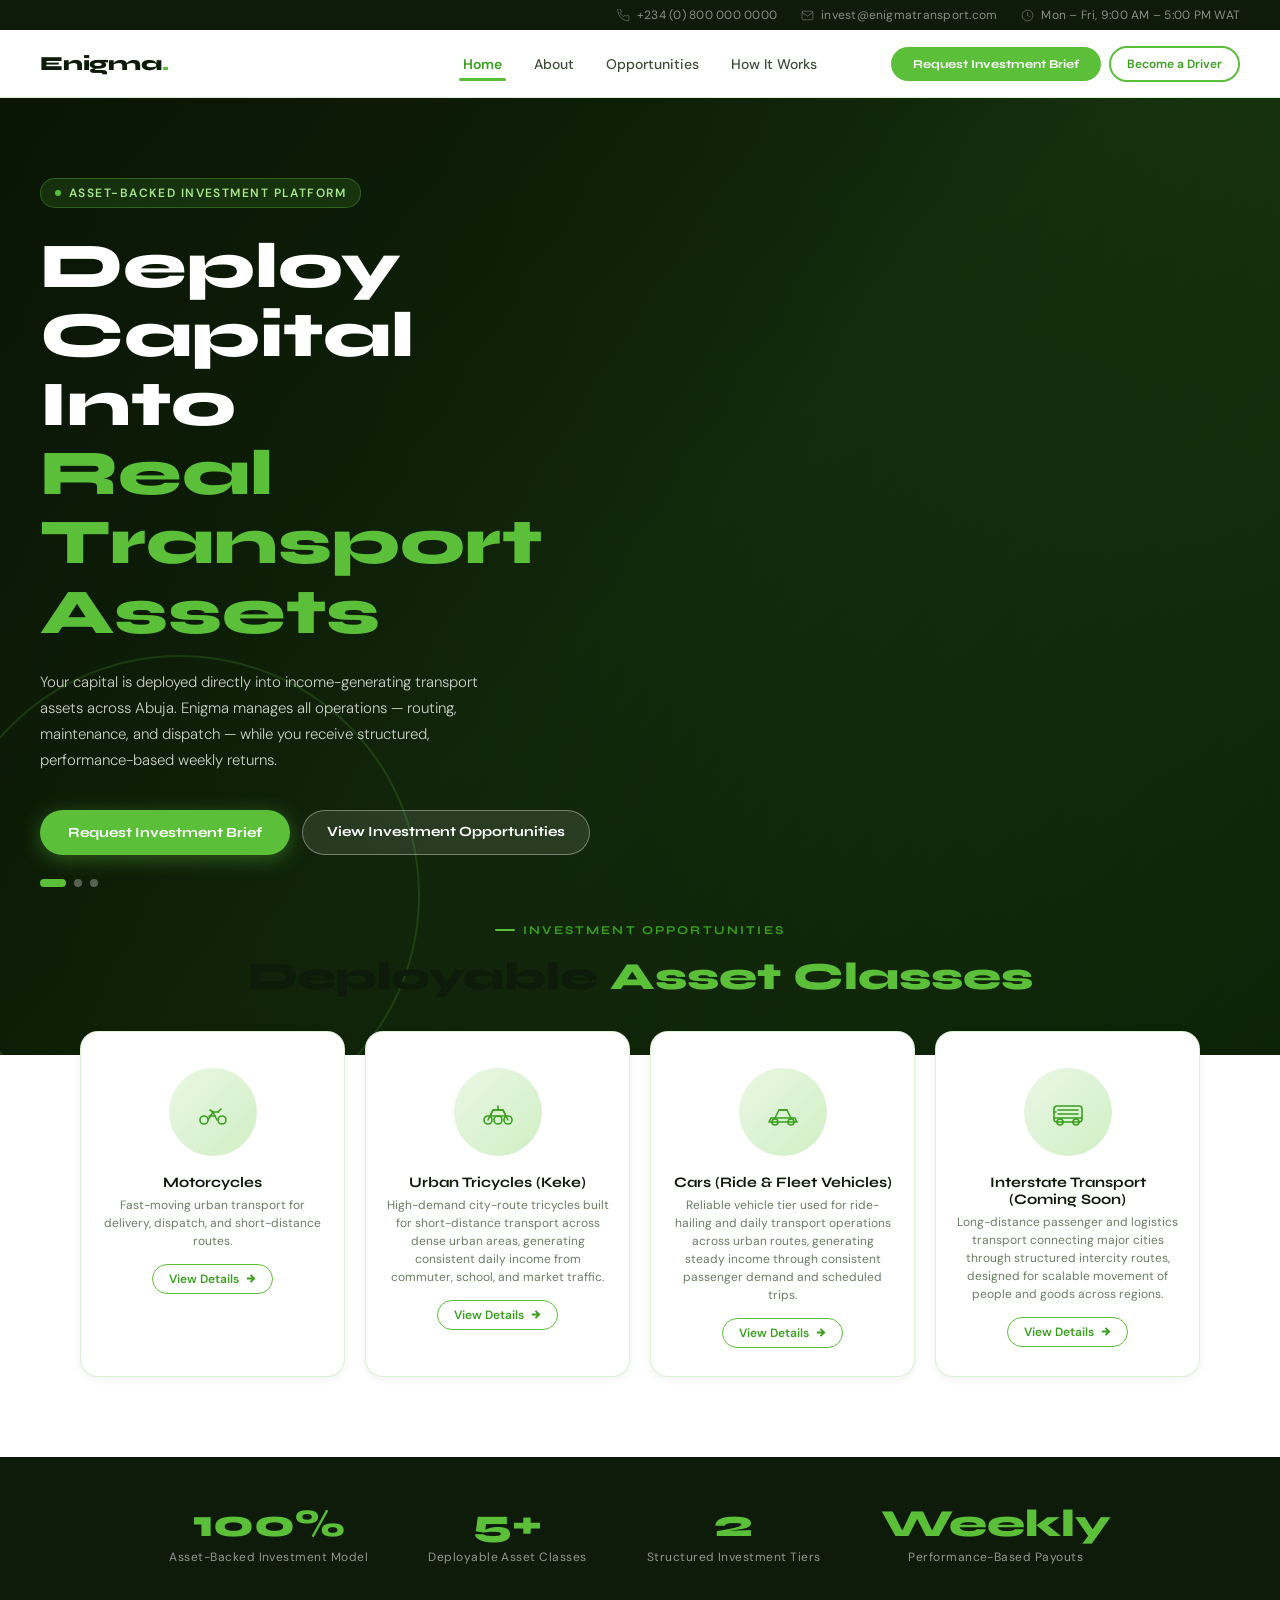
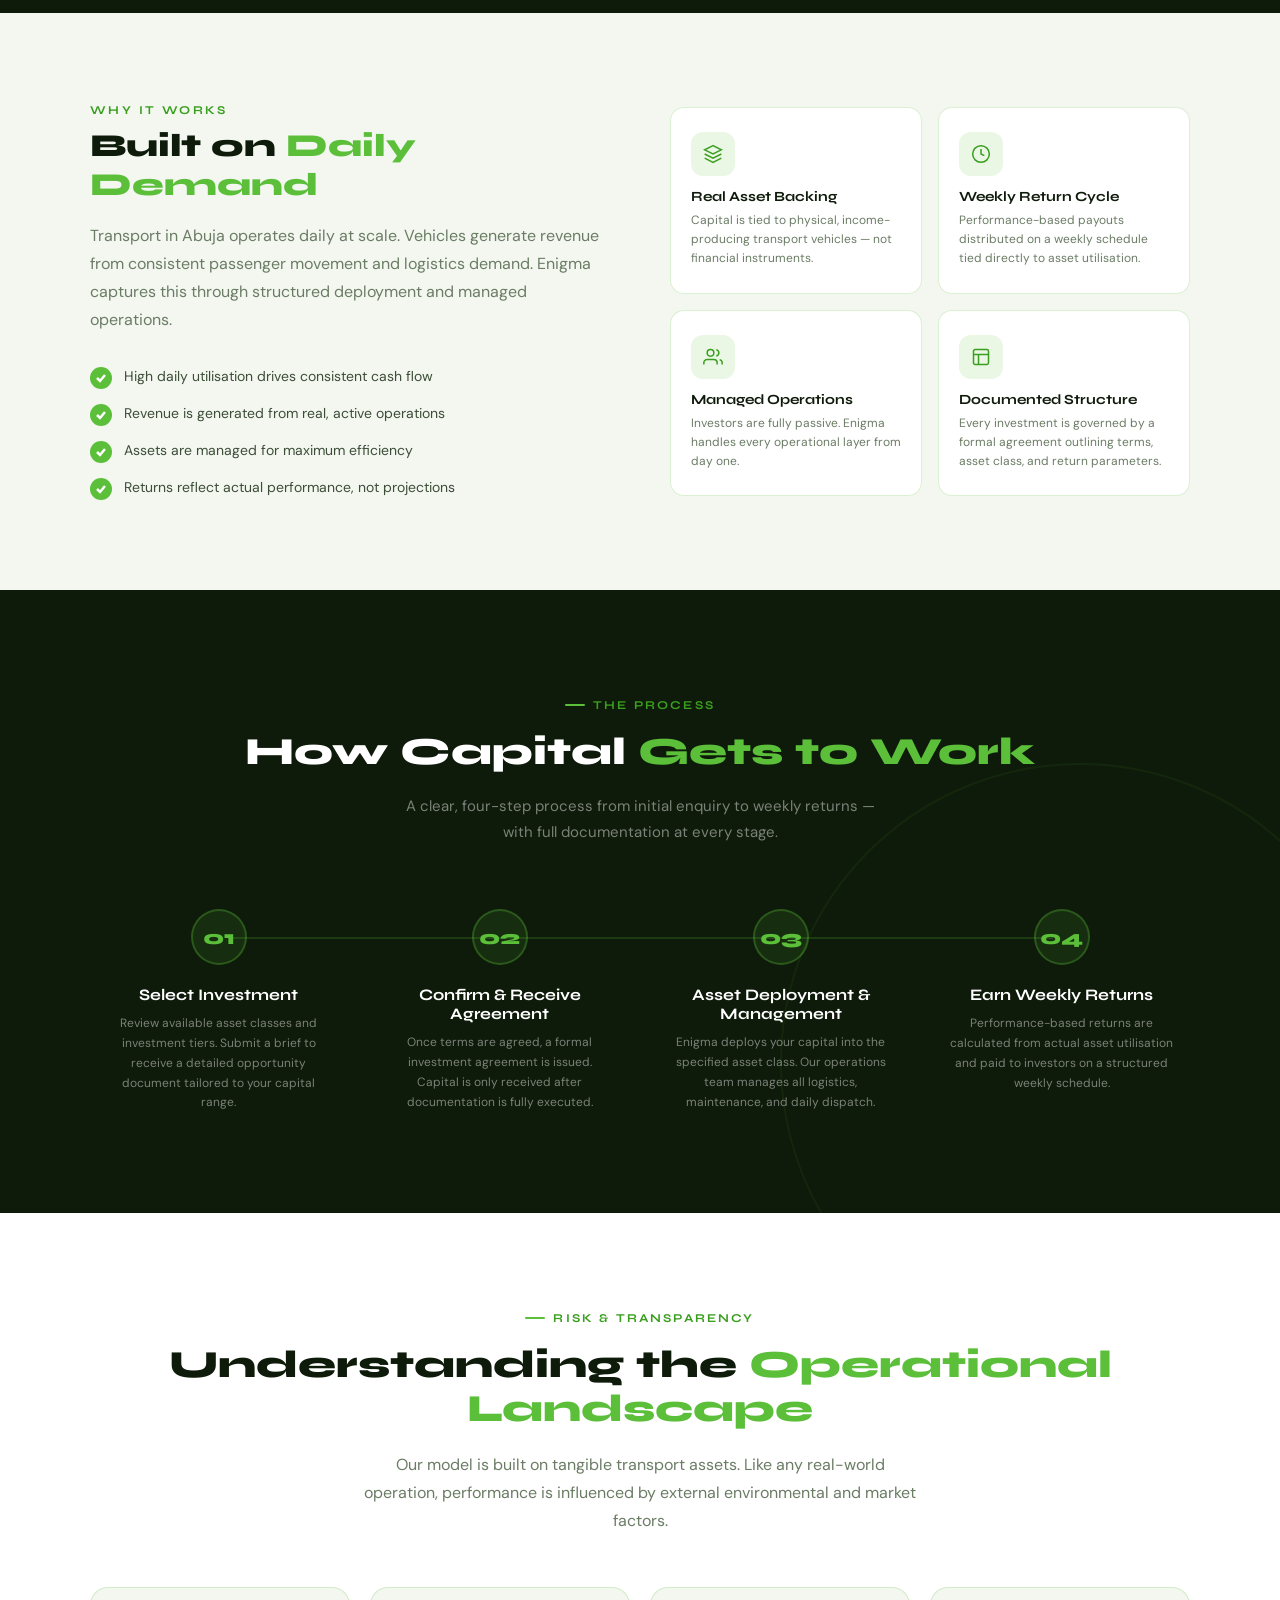
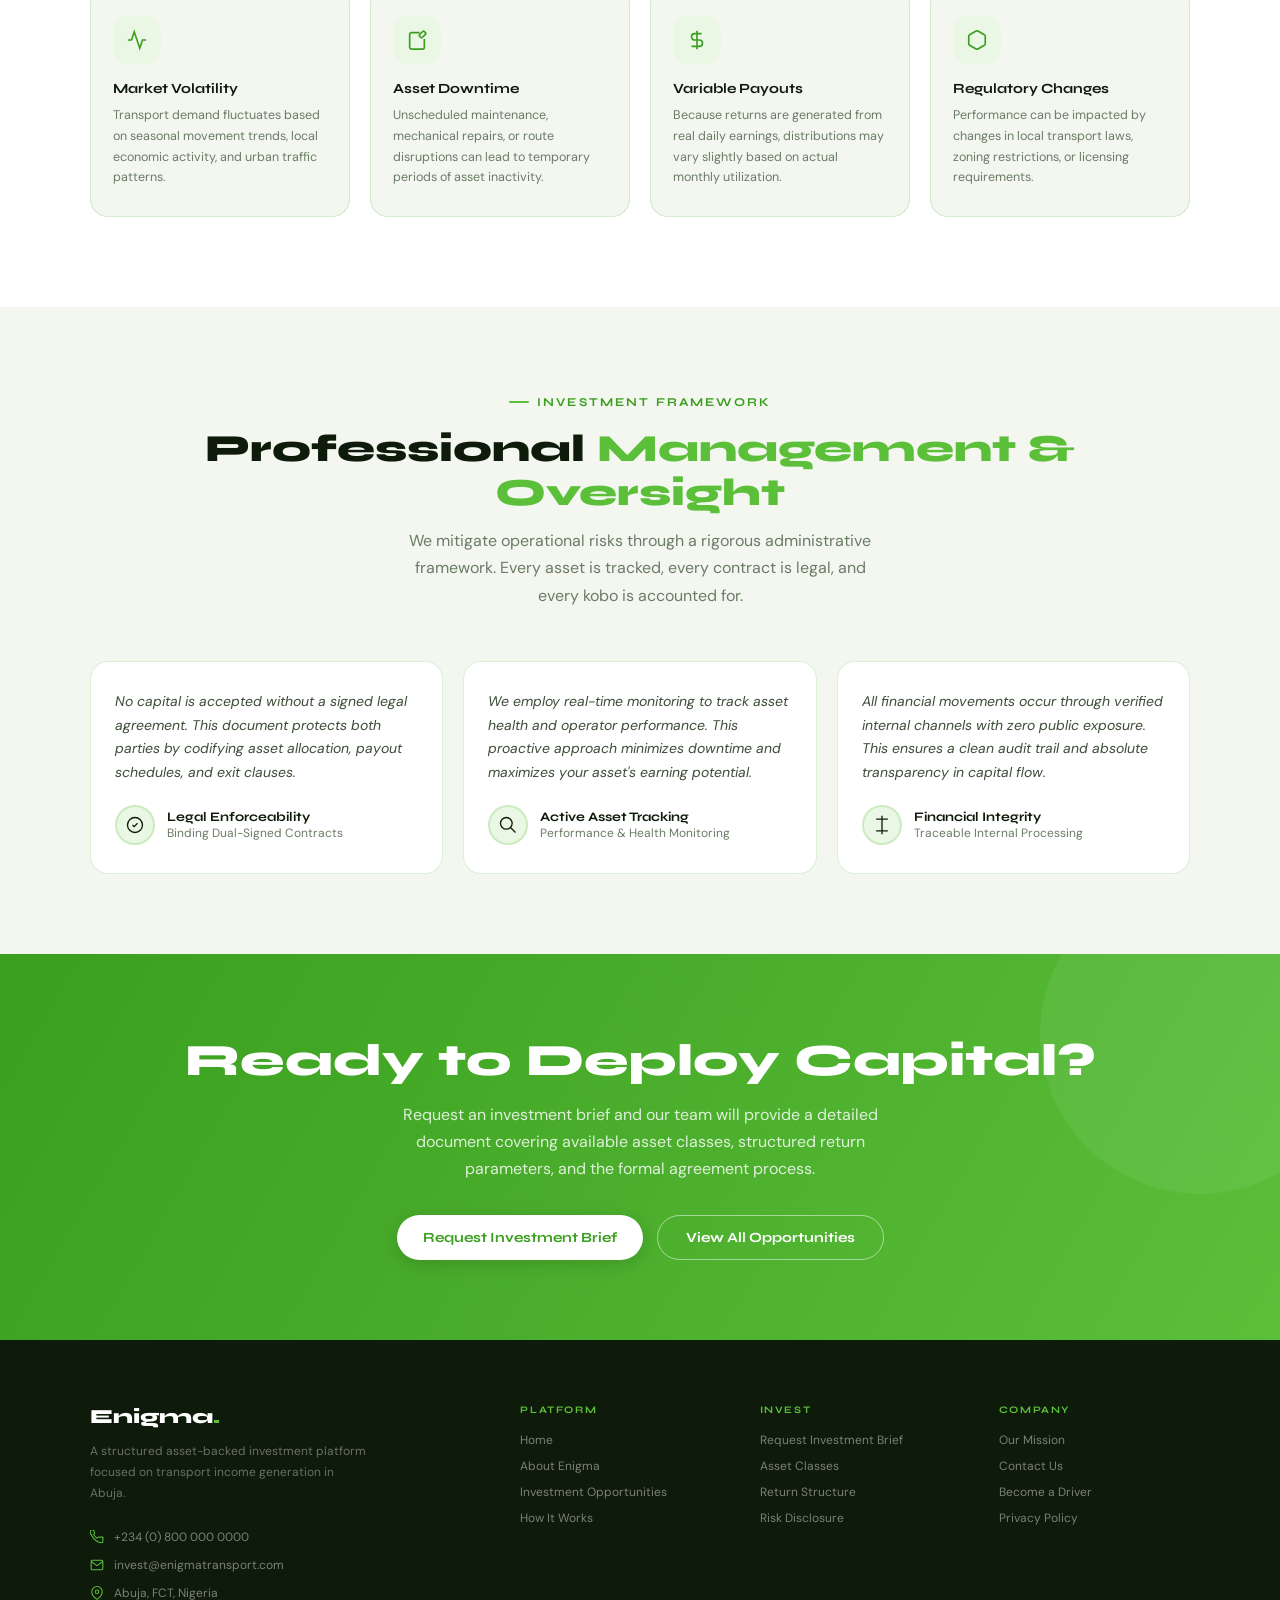
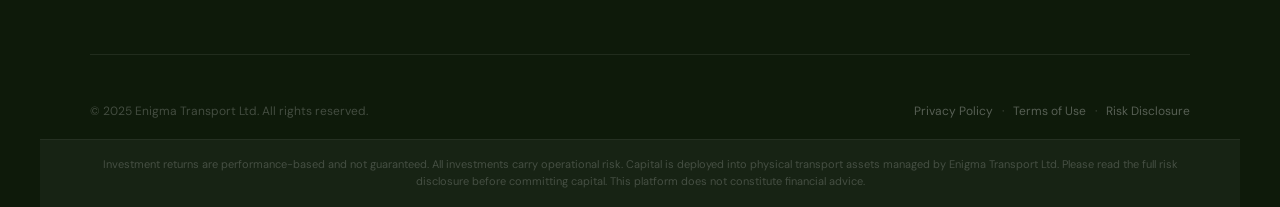
==== index.html @ 0b579b95 "your commit message here" ====
<!DOCTYPE html>
<html lang="en">
<head>
<meta charset="UTF-8" />
<meta name="viewport" content="width=device-width, initial-scale=1.0, maximum-scale=1.0, user-scalable=no">
<title>Enigma Transport — Asset-Backed Investment Platform</title>
<link rel="preconnect" href="https://fonts.googleapis.com" />
<link rel="preconnect" href="https://fonts.gstatic.com" crossorigin />
<link href="https://fonts.googleapis.com/css2?family=Syne:wght@400;600;700;800&family=DM+Sans:ital,wght@0,300;0,400;0,500;0,600;1,300&display=swap" rel="stylesheet" />
<style>
/* ── Reset & Variables ── */
*, *::before, *::after { box-sizing: border-box; margin: 0; padding: 0; }

:root {
  --green:        #5bbf3a;
  --green-dark:   #3a9e1f;
  --green-dim:    rgba(91,191,58,0.18);
  --green-pale:   #eaf7e4;
  --ink:          #0e1a0a;
  --ink-soft:     #3d4d38;
  --muted:        #6b7c65;
  --surface:      #ffffff;
  --bg:           #f3f7f0;
  --border:       rgba(91,191,58,0.22);
  --border-hard:  rgba(91,191,58,0.38);
  --radius-card:  18px;
  --radius-btn:   100px;
  --font-head:    'Syne', sans-serif;
  --font-body:    'DM Sans', sans-serif;
  --shadow-card:  0 4px 32px rgba(0,0,0,0.06), 0 1px 4px rgba(0,0,0,0.04);
  --shadow-green: 0 6px 24px rgba(91,191,58,0.32);
}


html { scroll-behavior: smooth; }
body { font-family: var(--font-body); background: var(--surface); color: var(--ink); overflow-x: hidden; }

/* ── Animations ── */
@keyframes fadeUp {
  from { opacity: 0; transform: translateY(24px); }
  to   { opacity: 1; transform: translateY(0); }
}
@keyframes fadeIn {
  from { opacity: 0; }
  to   { opacity: 1; }
}
@keyframes slideDown {
  from { transform: translateY(-100%); opacity: 0; }
  to   { transform: translateY(0); opacity: 1; }
}
@keyframes popIn {
  from { transform: scale(0.6); opacity: 0; }
  to   { transform: scale(1); opacity: 1; }
}
@keyframes spin { to { transform: rotate(360deg); } }
@keyframes toastIn {
  from { transform: translateY(20px); opacity: 0; }
  to   { transform: translateY(0); opacity: 1; }
}
@keyframes splashZoomIn {
  from { opacity: 0; transform: scale(0.7); }
  to   { opacity: 1; transform: scale(1); }
}
@keyframes splashSlideUp {
  from { opacity: 0; transform: translateY(12px); }
  to   { opacity: 1; transform: translateY(0); }
}
@keyframes splashPulse {
  from { transform: scale(1);    filter: brightness(1); }
  to   { transform: scale(1.04); filter: brightness(1.2); }
}
@keyframes splashFadeOut {
  from { opacity: 1; visibility: visible; }
  to   { opacity: 0; visibility: hidden; }
}

/* ── Splash Screen ── */
#splash-screen {
  position: fixed; inset: 0; background: #fff; z-index: 9999;
  display: flex; align-items: center; justify-content: center;
  animation: splashFadeOut 0.6s ease forwards 2.8s;
  pointer-events: none;
}
.splash-logo-wrap {
  display: flex; flex-direction: column; align-items: center; gap: 12px;
  animation: splashZoomIn 0.8s cubic-bezier(0.22, 1, 0.36, 1) forwards;
}
.splash-wordmark {
  font-family: var(--font-head);
  font-size: 2.6rem;
  font-weight: 800;
  color: var(--ink);
  letter-spacing: -0.01em;
}
.splash-wordmark span { color: var(--green); }
.splash-tagline {
  color: var(--muted); font-size: 12px; letter-spacing: 4px;
  text-transform: uppercase; font-family: inherit; opacity: 0;
  animation: splashSlideUp 0.6s ease forwards 0.6s;
}
@media (max-width: 480px) {
  .splash-wordmark { font-size: 1.8rem; }
  .splash-tagline { font-size: 11px; letter-spacing: 3px; }
}

/* ── Top Bar ── */
.top-bar {
  display: flex; justify-content: flex-end; align-items: center;
  gap: 24px; background: var(--ink); padding: 7px 40px;
  font-size: 12px; color: rgba(255,255,255,0.5); letter-spacing: 0.02em;
}
.top-bar-item { display: flex; align-items: center; gap: 7px; }
.top-bar-item svg { flex-shrink: 0; opacity: 0.6; }
@media (max-width: 760px) { .top-bar { display: none; } }

/* ── Header ── */
.header {
  position: sticky; top: 0; z-index: 100;
  background: rgba(255,255,255,0.96);
  backdrop-filter: blur(12px); -webkit-backdrop-filter: blur(12px);
  border-bottom: 1.5px solid var(--border);
  padding: 0 40px;
  display: flex; align-items: center; gap: 40px;
  height: 68px; animation: slideDown 0.5s ease both;
}

.logo-link { text-decoration: none; display: flex; align-items: center; flex-shrink: 0; }
.logo-wordmark {
  font-family: var(--font-head); font-size: 1.25rem; font-weight: 800;
  color: var(--ink); letter-spacing: -0.01em;
}
.logo-wordmark span { color: var(--green); }

.nav {
  display: flex; align-items: center; gap: 0;
  position: absolute; left: 50%; transform: translateX(-50%);
}
.nav a {
  font-size: 14px; font-weight: 500; color: var(--ink-soft);
  text-decoration: none; padding: 8px 16px;
  position: relative; transition: color 0.22s; white-space: nowrap;
}
.nav a::after {
  content: ''; position: absolute; bottom: 0; left: 50%; right: 50%;
  height: 2.5px; background: var(--green); border-radius: 2px;
  transition: left 0.28s cubic-bezier(.22,1,.36,1), right 0.28s cubic-bezier(.22,1,.36,1);
}
.nav a:hover { color: var(--green-dark); }
.nav a:hover::after,
.nav a.active::after { left: 12px; right: 12px; }
.nav a.active { color: var(--green-dark); font-weight: 600; }

.cta-group {
  margin-left: auto;
  display: flex; align-items: center; gap: 8px;
}

.nav-cta {
  font-family: var(--font-head); font-size: 12px; font-weight: 700;
  background: var(--green); color: #fff !important;
  padding: 10px 22px; border-radius: 100px;
  border: none; cursor: pointer; flex-shrink: 0;
  transition: background 0.2s, transform 0.2s;
  text-decoration: none; display: inline-block;
}
.nav-cta::after { display: none !important; }
.nav-cta:hover { background: var(--green-dark) !important; transform: scale(1.04) !important; }

.nav-cta-secondary {
  font-family: var(--font-body); font-size: 12px; font-weight: 600;
  color: var(--green-dark); background: transparent;
  border: 2px solid var(--green); border-radius: 100px;
  padding: 8px 16px; cursor: pointer;
  transition: background 0.25s, color 0.25s, transform 0.2s;
  white-space: nowrap; text-decoration: none; display: inline-block;
}
.nav-cta-secondary::after { display: none !important; }
.nav-cta-secondary:hover { background: var(--green); color: #fff; transform: scale(1.04); }

.menu-toggle {
  display: none;
  background: none; border: none;
  cursor: pointer; padding: 4px;
  flex-direction: column; gap: 4px; margin-left: auto;
}
.menu-toggle span { display: block; width: 22px; height: 2px; background: var(--ink); border-radius: 2px; }

/* ── Buttons ── */
.btn-primary {
  font-family: var(--font-head); font-size: 14px; font-weight: 700;
  background: var(--green); color: #fff; border: none;
  border-radius: 100px; padding: 14px 28px; cursor: pointer;
  transition: background 0.25s, transform 0.2s, box-shadow 0.25s;
  box-shadow: 0 4px 20px rgba(91,191,58,0.4); text-decoration: none;
  display: inline-block;
}
.btn-primary:hover { background: var(--green-dark); transform: translateY(-2px); box-shadow: 0 8px 28px rgba(91,191,58,0.45); }

.btn-ghost {
  font-family: var(--font-head); font-size: 14px; font-weight: 700;
  background: rgba(255,255,255,0.1); color: #fff;
  border: 1.5px solid rgba(255,255,255,0.35); border-radius: 100px;
  padding: 12px 24px; cursor: pointer; backdrop-filter: blur(6px);
  transition: background 0.25s, border-color 0.25s, transform 0.2s;
  text-decoration: none; display: inline-block;
}
.btn-ghost:hover { background: rgba(255,255,255,0.18); border-color: rgba(255,255,255,0.7); transform: translateY(-2px); }

.btn-white {
  font-family: var(--font-head); font-size: 14px; font-weight: 700;
  background: #fff; color: var(--green-dark); border: none;
  border-radius: 100px; padding: 14px 26px; cursor: pointer;
  transition: transform 0.2s, box-shadow 0.2s;
  box-shadow: 0 4px 18px rgba(0,0,0,0.15); position: relative; z-index: 1;
  text-decoration: none; display: inline-block;
}
.btn-white:hover { transform: translateY(-2px) scale(1.03); box-shadow: 0 8px 28px rgba(0,0,0,0.2); }

.btn-outline-white {
  font-family: var(--font-head); font-size: 14px; font-weight: 700;
  background: transparent; color: #fff;
  border: 1.5px solid rgba(255,255,255,0.5); border-radius: 100px;
  padding: 13px 28px; cursor: pointer;
  transition: background 0.22s, border-color 0.22s;
  text-decoration: none; display: inline-block;
}
.btn-outline-white:hover { background: rgba(255,255,255,0.15); border-color: #fff; }

.btn-submit {
  font-family: var(--font-head); font-size: 14px; font-weight: 700;
  background: var(--green); color: #fff; border: none;
  border-radius: 100px; padding: 14px 36px; cursor: pointer;
  display: inline-flex; align-items: center; gap: 8px;
  transition: background 0.25s, transform 0.2s, box-shadow 0.25s;
  box-shadow: 0 4px 20px rgba(91,191,58,0.35);
}
.btn-submit:hover { background: var(--green-dark); transform: translateY(-2px); box-shadow: 0 8px 28px rgba(91,191,58,0.4); }
.btn-submit svg { width: 16px; height: 16px; transition: transform 0.22s; }
.btn-submit:hover svg { transform: translateX(4px); }

/* ── Shared Check Icon ── */
.check {
  flex-shrink: 0; width: 22px; height: 22px; background: var(--green);
  border-radius: 50%; display: flex; align-items: center; justify-content: center; margin-top: 1px;
}
.check svg { width: 12px; height: 12px; }

/* ── Hero ── */
.hero { position: relative; width: 100%; min-height: 92vh; display: flex; align-items: center; overflow: hidden; }
.hero-bg {
  position: absolute; inset: 0; z-index: 2; pointer-events: none;
  background: linear-gradient(105deg, rgba(10,22,5,0.88) 0%, rgba(10,22,5,0.45) 55%, transparent 100%);
}
.hero-bg::after {
  content: ''; position: absolute; bottom: -80px; left: -60px;
  width: 480px; height: 480px; border: 2px solid rgba(91,191,58,0.18);
  border-radius: 50%; pointer-events: none;
}
.hero-slides { position: absolute; inset: 0; z-index: 1; }
.hero-slide { position: absolute; inset: 0; opacity: 0; transition: opacity 1.2s ease-in-out; }
.hero-slide.active { opacity: 1; }
.hero-slide img { width: 100%; height: 100%; object-fit: cover; object-position: center; display: block; }

/* Hero placeholder backgrounds when no images */
.hero-slide:nth-child(1) { background: linear-gradient(135deg, #0a1605 0%, #1a3a10 50%, #0d2206 100%); }
.hero-slide:nth-child(2) { background: linear-gradient(135deg, #0d2206 0%, #163a0d 50%, #0a1605 100%); }
.hero-slide:nth-child(3) { background: linear-gradient(135deg, #163a0d 0%, #0a1605 50%, #1a3a10 100%); }

.hero-dots {
  position: absolute; bottom: 168px; left: 40px; z-index: 4;
  display: flex; gap: 8px; align-items: center;
}
.hero-dot {
  height: 8px; border-radius: 4px; border: none; cursor: pointer; padding: 0;
  background: rgba(255,255,255,0.3); width: 8px;
  transition: background 0.35s, width 0.35s cubic-bezier(.22,1,.36,1);
}
.hero-dot.active { background: var(--green); width: 26px; }
.hero-content { position: relative; z-index: 3; padding: 80px 40px 200px; max-width: 640px; }
.hero-badge {
  display: inline-flex; align-items: center; gap: 8px;
  background: rgba(91,191,58,0.15); border: 1px solid rgba(91,191,58,0.35);
  border-radius: 100px; padding: 6px 14px; font-size: 12px; font-weight: 600;
  letter-spacing: 0.12em; text-transform: uppercase; color: #a8e68e;
  margin-bottom: 24px; animation: fadeUp 0.6s 0.1s both;
}
.hero-badge::before { content: ''; width: 6px; height: 6px; background: var(--green); border-radius: 50%; }
.hero-title {
  font-family: var(--font-head); font-size: clamp(2.4rem, 5.5vw, 4rem);
  font-weight: 800; line-height: 1.08; color: #fff;
  margin-bottom: 22px; animation: fadeUp 0.6s 0.2s both;
}
.hero-title .accent { color: var(--green); }
.hero-desc {
  font-size: 15px; font-weight: 300; line-height: 1.75;
  color: rgba(255,255,255,0.78); max-width: 480px;
  margin-bottom: 36px; animation: fadeUp 0.6s 0.3s both;
}
.hero-actions { display: flex; gap: 12px; flex-wrap: wrap; animation: fadeUp 0.6s 0.4s both; }

/* ── Section Utilities ── */
.section-eyebrow {
  font-family: var(--font-head); font-size: 12px; font-weight: 700;
  letter-spacing: 0.2em; text-transform: uppercase; color: var(--green); margin-bottom: 8px;
}
.section-title {
  font-family: var(--font-head); font-size: clamp(1.5rem, 2.5vw, 2rem);
  font-weight: 800; color: #fff; line-height: 1.2;
}
.section-title .accent { color: var(--green); }
.section-tag {
  display: inline-flex; align-items: center; gap: 8px;
  font-family: var(--font-head); font-size: 12px; font-weight: 700;
  letter-spacing: 0.18em; text-transform: uppercase; color: var(--green-dark); margin-bottom: 18px;
}
.section-tag::before { content: ''; width: 20px; height: 2px; background: var(--green); border-radius: 2px; }
.section-h2 {
  font-family: var(--font-head); font-size: clamp(1.7rem, 3vw, 2.4rem);
  font-weight: 800; color: var(--ink); line-height: 1.15; margin-bottom: 20px;
}
.section-h2 .accent { color: var(--green); }
.section-intro { font-size: 16px; color: var(--muted); line-height: 1.75; max-width: 560px; }

/* ── Cards Section ── */
.cards-section { position: relative; z-index: 10; margin-top: -140px; padding: 0 40px 80px; }
.cards-header { text-align: center; margin-bottom: 32px; animation: fadeUp 0.5s 0.1s both; }
.cards-header .section-tag { justify-content: center; }
.cards { display: grid; grid-template-columns: repeat(4, 1fr); gap: 20px; max-width: 1120px; margin: 0 auto; }
.card {
  position: relative; background: var(--surface); border-radius: var(--radius-card);
  border: 1.5px solid var(--border); padding: 36px 20px 28px;
  display: flex; flex-direction: column; align-items: center;
  box-shadow: 0 2px 10px rgba(0,0,0,0.06); cursor: pointer; overflow: hidden;
  animation: fadeUp 0.55s both;
  transition: transform 0.38s cubic-bezier(.22,1,.36,1), box-shadow 0.38s, border-color 0.3s;
}
.card:nth-child(1) { animation-delay: 0.08s; }
.card:nth-child(2) { animation-delay: 0.16s; }
.card:nth-child(3) { animation-delay: 0.24s; }
.card:nth-child(4) { animation-delay: 0.32s; }
.card::before {
  content: ''; position: absolute; inset: 0 0 auto 0; height: 3px;
  background: linear-gradient(90deg, var(--green), var(--green-dark));
  border-radius: var(--radius-card) var(--radius-card) 0 0;
  opacity: 0; transition: opacity 0.3s;
}
.card::after {
  content: ''; position: absolute; inset: 0;
  background: radial-gradient(circle at 50% 30%, rgba(91,191,58,0.1) 0%, transparent 68%);
  opacity: 0; transition: opacity 0.4s; pointer-events: none;
}
.card:hover { transform: translateY(-10px) scale(1.015); box-shadow: 0 20px 48px rgba(91,191,58,0.16), 0 4px 14px rgba(0,0,0,0.08); border-color: var(--green); }
.card:hover::before,
.card:hover::after { opacity: 1; }
.card-img-wrap {
  width: 88px; height: 88px; border-radius: 50%;
  background: linear-gradient(135deg, #eaf7e4, #d0efc5);
  display: flex; align-items: center; justify-content: center;
  margin-bottom: 18px; flex-shrink: 0; position: relative; z-index: 1; overflow: hidden;
  transition: transform 0.38s cubic-bezier(.22,1,.36,1);
}
.card:hover .card-img-wrap { transform: scale(1.1) rotate(-4deg); }
.card-img-wrap svg { width: 40px; height: 40px; color: var(--green-dark); }
.card-title { font-family: var(--font-head); font-size: 14.5px; font-weight: 700; color: var(--ink); text-align: center; margin-bottom: 5px; position: relative; z-index: 1; }
.card-sub { font-size: 12px; color: var(--muted); text-align: center; line-height: 1.5; margin-bottom: 14px; position: relative; z-index: 1; }
.card-btn {
  display: inline-flex; align-items: center; gap: 6px;
  font-family: var(--font-body); font-size: 12px; font-weight: 600;
  color: var(--green-dark); background: transparent;
  border: 1.5px solid var(--green); border-radius: 100px;
  padding: 6px 16px; cursor: pointer; position: relative; z-index: 1;
  transition: background 0.25s, color 0.25s, transform 0.2s;
  text-decoration: none;
}
.card-btn svg { width: 11px; height: 11px; transition: transform 0.2s; }
.card:hover .card-btn { background: var(--green); color: #fff; transform: scale(1.04); }
.card:hover .card-btn svg { transform: translateX(3px); }

/* ── Stats ── */
.stats { background: var(--ink); padding: 48px 40px; display: flex; justify-content: center; gap: 60px; flex-wrap: wrap; }
.stat { text-align: center; animation: fadeUp 0.5s both; }
.stat:nth-child(1) { animation-delay: 0.1s; }
.stat:nth-child(2) { animation-delay: 0.2s; }
.stat:nth-child(3) { animation-delay: 0.3s; }
.stat:nth-child(4) { animation-delay: 0.4s; }
.stat-num { font-family: var(--font-head); font-size: 2.4rem; font-weight: 800; color: var(--green); line-height: 1; margin-bottom: 6px; }
.stat-label { font-size: 12px; color: rgba(255,255,255,0.55); letter-spacing: 0.04em; }

/* ── Why Section ── */
.why { background: var(--bg); padding: 90px 40px; }
.why-inner { max-width: 1100px; margin: 0 auto; display: grid; grid-template-columns: 1fr 1fr; gap: 60px; align-items: center; }
.why-text .section-eyebrow { color: var(--green-dark); margin-bottom: 10px; }
.why-text .section-title { color: var(--ink); margin-bottom: 18px; }
.why-text p { font-size: 16px; line-height: 1.75; color: var(--muted); margin-bottom: 32px; }
.why-list { list-style: none; display: flex; flex-direction: column; gap: 14px; }
.why-list li { display: flex; align-items: flex-start; gap: 12px; font-size: 14px; color: var(--ink-soft); line-height: 1.5; }
.why-features { display: grid; grid-template-columns: 1fr 1fr; gap: 16px; }
.feat-card { background: var(--surface); border: 1.5px solid var(--border); border-radius: 14px; padding: 24px 20px; transition: transform 0.3s, box-shadow 0.3s; }
.feat-card:hover { transform: translateY(-4px); box-shadow: 0 10px 28px rgba(91,191,58,0.12); }
.feat-icon { width: 44px; height: 44px; border-radius: 12px; background: var(--green-pale); display: flex; align-items: center; justify-content: center; margin-bottom: 12px; }
.feat-icon svg { width: 20px; height: 20px; color: var(--green-dark); }
.feat-card h4 { font-family: var(--font-head); font-size: 14px; font-weight: 700; color: var(--ink); margin-bottom: 6px; }
.feat-card p { font-size: 12px; color: var(--muted); line-height: 1.6; }

/* ── Risk & Transparency Section ── */
.risk { background: var(--surface); padding: 90px 40px; }
.risk-inner { max-width: 1100px; margin: 0 auto; }
.risk-head { text-align: center; margin-bottom: 52px; }
.risk-head .section-tag { justify-content: center; }
.risk-grid { display: grid; grid-template-columns: repeat(4, 1fr); gap: 20px; }
.risk-card {
  background: var(--bg); border: 1.5px solid var(--border);
  border-radius: 18px; padding: 28px 22px;
  transition: transform 0.3s, box-shadow 0.3s, border-color 0.3s;
}
.risk-card:hover { transform: translateY(-5px); box-shadow: 0 14px 36px rgba(91,191,58,0.1); border-color: var(--green); }
.risk-icon { width: 48px; height: 48px; border-radius: 14px; background: var(--green-pale); display: flex; align-items: center; justify-content: center; margin-bottom: 16px; }
.risk-icon svg { width: 22px; height: 22px; color: var(--green-dark); }
.risk-card h4 { font-family: var(--font-head); font-size: 14px; font-weight: 700; color: var(--ink); margin-bottom: 8px; }
.risk-card p { font-size: 12.5px; color: var(--muted); line-height: 1.65; }

/* ── CTA Banner ── */
.cta-banner { background: linear-gradient(120deg, var(--green-dark) 0%, var(--green) 100%); padding: 80px 40px; text-align: center; position: relative; overflow: hidden; }
.cta-banner::before {
  content: ''; position: absolute; top: -80px; right: -80px;
  width: 320px; height: 320px; border-radius: 50%;
  background: rgba(255,255,255,0.06); pointer-events: none;
}
.cta-banner h2 { font-family: var(--font-head); font-size: clamp(1.8rem, 3.5vw, 2.8rem); font-weight: 800; color: #fff; margin-bottom: 14px; position: relative; z-index: 1; }
.cta-banner p { font-size: 16px; color: rgba(255,255,255,0.82); max-width: 520px; margin: 0 auto 32px; line-height: 1.7; position: relative; z-index: 1; }
.cta-btns { display: flex; gap: 14px; justify-content: center; flex-wrap: wrap; position: relative; z-index: 1; }

/* ── How Section ── */
.how { background: var(--ink); padding: 100px 40px; position: relative; overflow: hidden; }
.how::before {
  content: ''; position: absolute; bottom: -150px; right: -100px;
  width: 600px; height: 600px; border-radius: 50%;
  border: 2px solid rgba(91,191,58,0.08); pointer-events: none;
}
.how-inner { max-width: 1100px; margin: 0 auto; }
.how-head { text-align: center; margin-bottom: 64px; }
.how-head .section-tag { justify-content: center; }
.how-head .section-h2 { color: #fff; }
.how-head p { font-size: 15px; color: rgba(255,255,255,0.45); max-width: 480px; margin: 12px auto 0; line-height: 1.7; }
.how-steps { display: grid; grid-template-columns: repeat(4, 1fr); gap: 24px; position: relative; }
.how-steps::before { content: ''; position: absolute; top: 28px; left: 12.5%; right: 12.5%; height: 2px; background: rgba(91,191,58,0.2); pointer-events: none; }
.how-step { display: flex; flex-direction: column; align-items: center; text-align: center; padding: 0 16px; animation: fadeUp 0.5s both; }
.how-step:nth-child(1) { animation-delay: 0.1s; }
.how-step:nth-child(2) { animation-delay: 0.2s; }
.how-step:nth-child(3) { animation-delay: 0.3s; }
.how-step:nth-child(4) { animation-delay: 0.4s; }
.how-num {
  width: 56px; height: 56px; border-radius: 50%;
  background: rgba(91,191,58,0.12); border: 2px solid rgba(91,191,58,0.3);
  display: flex; align-items: center; justify-content: center;
  font-family: var(--font-head); font-size: 20px; font-weight: 800; color: var(--green);
  margin-bottom: 20px; position: relative; z-index: 1;
  transition: background 0.3s, border-color 0.3s, transform 0.3s;
}
.how-step:hover .how-num { background: var(--green); color: #fff; border-color: var(--green); transform: scale(1.1); box-shadow: 0 0 0 6px rgba(91,191,58,0.15); }
.how-step h4 { font-family: var(--font-head); font-size: 16px; font-weight: 700; color: #fff; margin-bottom: 10px; }
.how-step p { font-size: 12px; color: rgba(255,255,255,0.45); line-height: 1.65; }

/* ── Proof / Testimonials ── */
.proof { background: var(--bg); padding: 80px 40px; }
.proof-inner { max-width: 1100px; margin: 0 auto; text-align: center; }
.proof-inner .section-tag { justify-content: center; }
.proof-inner > p { font-size: 16px; color: var(--muted); max-width: 480px; margin: 0 auto 52px; line-height: 1.7; }
.testimonials { display: grid; grid-template-columns: repeat(3, 1fr); gap: 20px; }
.testi-card { background: var(--surface); border: 1.5px solid var(--border); border-radius: 18px; padding: 28px 24px; text-align: left; animation: fadeUp 0.5s both; transition: transform 0.3s, box-shadow 0.3s; }
.testi-card:nth-child(1) { animation-delay: 0.1s; }
.testi-card:nth-child(2) { animation-delay: 0.2s; }
.testi-card:nth-child(3) { animation-delay: 0.3s; }
.testi-card:hover { transform: translateY(-5px); box-shadow: 0 14px 36px rgba(91,191,58,0.1); }
.stars { color: var(--green); font-size: 14px; letter-spacing: 2px; margin-bottom: 14px; }
.testi-card p { font-size: 14px; color: var(--ink-soft); line-height: 1.7; font-style: italic; margin-bottom: 20px; }
.testi-author { display: flex; align-items: center; gap: 12px; }
.testi-avatar { width: 40px; height: 40px; border-radius: 50%; background: var(--green-pale); display: flex; align-items: center; justify-content: center; font-size: 18px; border: 2px solid var(--border); }
.testi-name { font-family: var(--font-head); font-size: 13px; font-weight: 700; color: var(--ink); }
.testi-role { font-size: 12px; color: var(--muted); }

/* ── Footer ── */
footer { background: var(--ink); padding: 64px 40px 0; }
.footer-grid {
  max-width: 1100px; margin: 0 auto;
  display: grid; grid-template-columns: 2fr 1fr 1fr 1fr;
  gap: 48px; padding-bottom: 52px;
  border-bottom: 1px solid rgba(255,255,255,0.08);
  margin-bottom: 28px; align-items: start;
}
.footer-brand { display: flex; flex-direction: column; gap: 8px; align-items: flex-start; }
.footer-logo-text { font-family: var(--font-head); font-size: 20px; font-weight: 800; color: #fff; margin-bottom: 4px; }
.footer-logo-text span { color: var(--green); }
.footer-tagline { font-size: 12px; color: rgba(255,255,255,0.38); line-height: 1.75; max-width: 280px; margin-bottom: 16px; }
.footer-contact-block { display: flex; flex-direction: column; gap: 10px; }
.footer-contact-item { display: flex; align-items: flex-start; gap: 10px; }
.footer-contact-icon { width: 14px; height: 14px; flex-shrink: 0; color: var(--green); margin-top: 2px; }
.footer-contact-item a,
.footer-contact-item span { font-size: 12px; color: rgba(255,255,255,0.45); text-decoration: none; line-height: 1.5; transition: color 0.2s; }
.footer-contact-item a:hover { color: var(--green); }
.footer-col h5 { font-family: var(--font-head); font-size: 10px; font-weight: 700; letter-spacing: 0.16em; text-transform: uppercase; color: var(--green); margin-bottom: 16px; }
.footer-col a { display: block; font-size: 12px; color: rgba(255,255,255,0.45); text-decoration: none; margin-bottom: 10px; transition: color 0.2s; }
.footer-col a:hover { color: var(--green); }
.footer-bottom {
  max-width: 1100px; margin: 0 auto;
  display: flex; justify-content: space-between; align-items: center;
  flex-wrap: wrap; gap: 10px; padding: 20px 0;
  font-size: 12px; color: rgba(255,255,255,0.22);
}
.footer-bottom a { color: rgba(255,255,255,0.3); text-decoration: none; transition: color 0.2s; }
.footer-bottom a:hover { color: var(--green); }
.footer-dot { margin: 0 6px; }

/* ── Disclaimer strip ── */
.disclaimer-strip {
  background: rgba(255,255,255,0.04);
  border-top: 1px solid rgba(255,255,255,0.06);
  padding: 16px 40px;
  text-align: center;
  font-size: 11px;
  color: rgba(255,255,255,0.2);
  line-height: 1.6;
  max-width: 100%;
}

/* ── Mobile Nav ── */
.mobile-nav {
  display: none;
  position: fixed; 
  /* Using 0 ensures it snaps to the edges of the viewport exactly */
  top: 0;
  left: 0;
  right: 0;
  bottom: 0;
  width: 100%;
  height: 100%;
  
  background: var(--ink); 
  z-index: 200;
  flex-direction: column; 
  /* Adjusted padding: 80px top to clear the 'X' button better */
  padding: 80px 40px 40px; 
  animation: fadeIn 0.25s ease;
  
  /* Critical: prevents horizontal scrolling within the menu */
  overflow-x: hidden;
  overflow-y: auto;
}

.mobile-nav.open { 
  display: flex; 
}

.mobile-nav a {
  font-family: var(--font-head); 
  /* Reduced font size slightly so long words don't overflow */
  font-size: 1rem; 
  font-weight: 600;
  color: rgba(255,255,255,0.7); 
  text-decoration: none; 
  /* Reduced vertical padding to fit more items on small screens */
  padding: 12px 0;
  border-bottom: 1px solid rgba(255,255,255,0.06);
  transition: color 0.2s;
  
  /* Helps with the wide font style */
  letter-spacing: -0.02em;
  line-height: 1.1;
}

.mobile-nav a:hover { 
  color: var(--green); 
}

.mobile-nav .close-btn {
  position: absolute; 
  top: 24px; 
  right: 24px;
  background: none; 
  border: none; 
  cursor: pointer; 
  color: rgba(255,255,255,0.6);
  /* Increase hit area for thumbs */
  padding: 8px;
  z-index: 201;
}

.mobile-nav-ctas { 
  margin-top: auto; /* Pushes the 'Request' button to the bottom of the list */
  padding-top: 32px;
  display: flex; 
  flex-direction: column; 
  gap: 12px; 
}

/* ── Responsive ── */
@media (max-width: 1024px) {
  .cards { grid-template-columns: repeat(2, 1fr); }
  .risk-grid { grid-template-columns: repeat(2, 1fr); }
  .how-steps { grid-template-columns: repeat(2, 1fr); }
  .how-steps::before { display: none; }
  .testimonials { grid-template-columns: 1fr 1fr; }
  .why-inner { grid-template-columns: 1fr; gap: 40px; }
  .footer-grid { grid-template-columns: 1fr 1fr; }
}

@media (max-width: 760px) {
  .header { padding: 0 20px; }
  .nav { display: none; }
  .cta-group { display: none; }
  .menu-toggle { display: flex; }
  .hero-content { padding: 60px 20px 180px; }
  .cards-section { padding: 0 20px 60px; }
  .cards { grid-template-columns: 1fr; }
  .stats { gap: 32px; padding: 40px 20px; }
  .why { padding: 60px 20px; }
  .risk { padding: 60px 20px; }
  .risk-grid { grid-template-columns: 1fr; }
  .how { padding: 60px 20px; }
  .how-steps { grid-template-columns: 1fr; }
  .proof { padding: 60px 20px; }
  .testimonials { grid-template-columns: 1fr; }
  .cta-banner { padding: 60px 20px; }
  footer { padding: 48px 20px 0; }
  .footer-grid { grid-template-columns: 1fr; gap: 32px; }
  .disclaimer-strip { padding: 16px 20px; }
}
</style>
</head>
<body>

<!-- Splash -->
<div id="splash-screen">
  <div class="splash-logo-wrap">
    <div class="splash-wordmark">Enigma<span>.</span></div>
    <p class="splash-tagline">Asset-Backed Investment Platform</p>
  </div>
</div>

<!-- Top Bar -->
<div class="top-bar">
  <div class="top-bar-item">
    <svg width="13" height="13" fill="none" stroke="currentColor" stroke-width="1.8" viewBox="0 0 24 24"><path d="M22 16.92v3a2 2 0 01-2.18 2 19.79 19.79 0 01-8.63-3.07A19.5 19.5 0 013.07 9.81 19.79 19.79 0 0 0 0 1.17 2 2 0 012 0h3a2 2 0 012 1.72 12.84 12.84 0 00.7 2.81 2 2 0 01-.45 2.11L6.09 7.91a16 16 0 006 6l1.27-1.27a2 2 0 012.11-.45 12.84 12.84 0 002.81.7A2 2 0 0122 14.92z"/></svg>
    +234 (0) 800 000 0000
  </div>
  <div class="top-bar-item">
    <svg width="13" height="13" fill="none" stroke="currentColor" stroke-width="1.8" viewBox="0 0 24 24"><path d="M4 4h16c1.1 0 2 .9 2 2v12c0 1.1-.9 2-2 2H4c-1.1 0-2-.9-2-2V6c0-1.1.9-2 2-2z"/><polyline points="22,6 12,13 2,6"/></svg>
    invest@enigmatransport.com
  </div>
  <div class="top-bar-item">
    <svg width="13" height="13" fill="none" stroke="currentColor" stroke-width="1.8" viewBox="0 0 24 24"><circle cx="12" cy="12" r="10"/><polyline points="12 6 12 12 16 14"/></svg>
    Mon – Fri, 9:00 AM – 5:00 PM WAT
  </div>
</div>

<!-- Header -->
<header class="header">
  <a href="index.html" class="logo-link">
    <span class="logo-wordmark">Enigma<span>.</span></span>
  </a>
  <nav class="nav">
    <a href="index.html" class="active">Home</a>
    <a href="about.html">About</a>
    <a href="opportunities.html">Opportunities</a>
    <a href="how-it-works.html">How It Works</a>
    
  </nav>
  <div class="cta-group">
    <a href="invest.html" class="nav-cta">Request Investment Brief</a>
    <a href="contact.html" class="nav-cta-secondary">Become a Driver</a>

  </div>
  <button class="menu-toggle" id="menuToggle" aria-label="Open menu">
    <span></span><span></span><span></span>
  </button>
</header>

<!-- Mobile Nav -->
<div class="mobile-nav" id="mobileNav">
  <button class="close-btn" id="closeNav" aria-label="Close menu">
    <svg width="24" height="24" fill="none" stroke="currentColor" stroke-width="2" viewBox="0 0 24 24"><line x1="18" y1="6" x2="6" y2="18"/><line x1="6" y1="6" x2="18" y2="18"/></svg>
  </button>
  <a href="index.html">Home</a>
  <a href="about.html">About</a>
  <a href="opportunities.html">Opportunities</a>
  <a href="how-it-works.html">How It Works</a>
  <div class="mobile-nav-ctas">
    <a href="invest.html" class="btn-primary" style="text-align:center;">Request Investment Brief</a>
    <a href="contact.html" class="btn-ghost" style="text-align:center;">Become a Driver</a>
  
  </div>
</div>

<!-- Hero -->
<section class="hero">
  <div class="hero-slides">
    <div class="hero-slide active"></div>
    <div class="hero-slide"></div>
    <div class="hero-slide"></div>
  </div>
  <div class="hero-bg"></div>
  <div class="hero-content">
    <div class="hero-badge">Asset-Backed Investment Platform</div>
    <h1 class="hero-title">
      Deploy Capital Into<br/>
      <span class="accent">Real Transport Assets</span>
    </h1>
    <p class="hero-desc">
      Your capital is deployed directly into income-generating transport assets across Abuja. Enigma manages all operations — routing, maintenance, and dispatch — while you receive structured, performance-based weekly returns.
    </p>
    <div class="hero-actions">
      <a href="invest.html" class="btn-primary">Request Investment Brief</a>
      <a href="opportunities.html" class="btn-ghost">View Investment Opportunities</a>
    </div>
  </div>
  <div class="hero-dots">
    <button class="hero-dot active" data-idx="0"></button>
    <button class="hero-dot" data-idx="1"></button>
    <button class="hero-dot" data-idx="2"></button>
  </div>
</section>

<!-- Asset Cards -->
<section class="cards-section">
  <div class="cards-header">
    <div class="section-tag">Investment Opportunities</div>
    <h2 class="section-h2">Deployable <span class="accent">Asset Classes</span></h2>
  </div>
  <div class="cards">

    <!-- Card 1 -->
    <div class="card">
      <div class="card-img-wrap">
       <svg viewBox="0 0 40 40" fill="none" stroke="currentColor" stroke-width="1.6" stroke-linecap="round" stroke-linejoin="round">
  <circle cx="11" cy="28" r="4"/>
  <circle cx="29" cy="28" r="4"/>
  <path d="M15 28l5-8h5"/>
  <path d="M20 20l4 8"/>
  <path d="M25 20l3-3"/>
  <path d="M20 20l-3-2"/>

  <path d="M16 24h6"/>
</svg>
      </div>
      <div class="card-title">Motorcycles</div>
      <div class="card-sub">Fast-moving urban transport for delivery, dispatch, and short-distance routes.</div>
      <a href="how-it-works.html#motorcycles" class="card-btn">
        View Details
        <svg viewBox="0 0 12 12" fill="none" stroke="currentColor" stroke-width="2"><path d="M2 6h8M6 2l4 4-4 4"/></svg>
      </a>
    </div>

  
    <div class="card">
      <div class="card-img-wrap">
      <svg viewBox="0 0 40 40" fill="none" stroke="currentColor" stroke-width="1.6" stroke-linecap="round" stroke-linejoin="round">

  <circle cx="10" cy="28" r="4"/>
  <circle cx="30" cy="28" r="4"/>
  <circle cx="20" cy="28" r="4"/>


  <path d="M10 28l5-10h10l5 10"/>


  <path d="M15 18h10l3 6H12l3-6z"/>
  <path d="M20 18v-4"/>

</svg> 
      </div>
      <div class="card-title">Urban Tricycles (Keke)
</div>
      <div class="card-sub">High-demand city-route tricycles built for short-distance transport across dense urban areas, generating consistent daily income from commuter, school, and market traffic.</div>
      <a href="how-it-works.html#tricycles" class="card-btn">
        View Details
        <svg viewBox="0 0 12 12" fill="none" stroke="currentColor" stroke-width="2"><path d="M2 6h8M6 2l4 4-4 4"/></svg>
      </a>
    </div>

    <!-- Card 3 -->
    <div class="card">
      <div class="card-img-wrap">
<svg viewBox="0 0 40 40" fill="none" stroke="currentColor" stroke-width="1.6" stroke-linecap="round" stroke-linejoin="round">

  <!-- Car body -->
  <path d="M8 26h24l2 4H6l2-4z"/>

  <!-- Roof -->
  <path d="M12 26l4-8h8l4 8"/>

  <!-- Windows -->
  <path d="M16 18h8"/>

  <!-- Wheels -->
  <circle cx="12" cy="30" r="3"/>
  <circle cx="28" cy="30" r="3"/>

</svg>
      </div>
      <div class="card-title">Cars (Ride & Fleet Vehicles)</div>
      <div class="card-sub">Reliable vehicle tier used for ride-hailing and daily transport operations across urban routes, generating steady income through consistent passenger demand and scheduled trips.</div>
      <a href="how-it-works.html#cars" class="card-btn">
        View Details
        <svg viewBox="0 0 12 12" fill="none" stroke="currentColor" stroke-width="2"><path d="M2 6h8M6 2l4 4-4 4"/></svg>
      </a>
    </div>

    <!-- Card 4 -->
    <div class="card">
      <div class="card-img-wrap">
        <svg viewBox="0 0 40 40" fill="none" stroke="currentColor" stroke-width="1.6" stroke-linecap="round" stroke-linejoin="round">
  <rect x="6" y="14" width="28" height="16" rx="3"/>
  <path d="M10 18h20"/>
  <path d="M10 22h20"/>
  <path d="M6 20h2"/>
  <circle cx="12" cy="30" r="3"/>
  <circle cx="28" cy="30" r="3"/>
  <path d="M6 26h28"/>

</svg>
      </div>
      
      <div class="card-title">Interstate Transport (Coming Soon)</div>
      <div class="card-sub">Long-distance passenger and logistics transport connecting major cities through structured intercity routes, designed for scalable movement of people and goods across regions.</div>
      <a href="how-it-works.html#interstate" class="card-btn">
        View Details
        <svg viewBox="0 0 12 12" fill="none" stroke="currentColor" stroke-width="2"><path d="M2 6h8M6 2l4 4-4 4"/></svg>
      </a>
    </div>

  </div>
</section>

<!-- Stats -->
<section class="stats">
  <div class="stat">
    <div class="stat-num">100%</div>
    <div class="stat-label">Asset-Backed Investment Model</div>
  </div>
  <div class="stat">
    <div class="stat-num">5+</div>
    <div class="stat-label">Deployable Asset Classes</div>
  </div>
  <div class="stat">
    <div class="stat-num">2</div>
    <div class="stat-label">Structured Investment Tiers</div>
  </div>
  <div class="stat">
    <div class="stat-num">Weekly</div>
    <div class="stat-label">Performance-Based Payouts</div>
  </div>
</section>

<!-- Why It Works -->
<section class="why">
  <div class="why-inner">
    <div class="why-text">
      <div class="section-eyebrow">Why It Works</div>
      <h2 class="section-title" style="color:var(--ink);">Built on <span class="accent">Daily Demand</span></h2>
      <p>
        Transport in Abuja operates daily at scale. Vehicles generate revenue from consistent passenger movement and logistics demand. Enigma captures this through structured deployment and managed operations.
      </p>
      <ul class="why-list">
        <li>
          <span class="check"><svg fill="none" stroke="#fff" stroke-width="2.5" viewBox="0 0 12 12"><polyline points="2,6 5,9 10,3"/></svg></span>
          High daily utilisation drives consistent cash flow
        </li>
        <li>
          <span class="check"><svg fill="none" stroke="#fff" stroke-width="2.5" viewBox="0 0 12 12"><polyline points="2,6 5,9 10,3"/></svg></span>
          Revenue is generated from real, active operations
        </li>
        <li>
          <span class="check"><svg fill="none" stroke="#fff" stroke-width="2.5" viewBox="0 0 12 12"><polyline points="2,6 5,9 10,3"/></svg></span>
          Assets are managed for maximum efficiency
        </li>
        <li>
          <span class="check"><svg fill="none" stroke="#fff" stroke-width="2.5" viewBox="0 0 12 12"><polyline points="2,6 5,9 10,3"/></svg></span>
          Returns reflect actual performance, not projections
        </li>
      </ul>
    </div>
    <div class="why-features">
      <div class="feat-card">
        <div class="feat-icon">
          <svg fill="none" stroke="currentColor" stroke-width="1.8" viewBox="0 0 24 24"><path d="M12 2L2 7l10 5 10-5-10-5z"/><path d="M2 17l10 5 10-5M2 12l10 5 10-5"/></svg>
        </div>
        <h4>Real Asset Backing</h4>
        <p>Capital is tied to physical, income-producing transport vehicles — not financial instruments.</p>
      </div>
      <div class="feat-card">
        <div class="feat-icon">
          <svg fill="none" stroke="currentColor" stroke-width="1.8" viewBox="0 0 24 24"><circle cx="12" cy="12" r="10"/><polyline points="12 6 12 12 16 14"/></svg>
        </div>
        <h4>Weekly Return Cycle</h4>
        <p>Performance-based payouts distributed on a weekly schedule tied directly to asset utilisation.</p>
      </div>
      <div class="feat-card">
        <div class="feat-icon">
          <svg fill="none" stroke="currentColor" stroke-width="1.8" viewBox="0 0 24 24"><path d="M17 21v-2a4 4 0 00-4-4H5a4 4 0 00-4 4v2"/><circle cx="9" cy="7" r="4"/><path d="M23 21v-2a4 4 0 00-3-3.87"/><path d="M16 3.13a4 4 0 010 7.75"/></svg>
        </div>
        <h4>Managed Operations</h4>
        <p>Investors are fully passive. Enigma handles every operational layer from day one.</p>
      </div>
      <div class="feat-card">
        <div class="feat-icon">
          <svg fill="none" stroke="currentColor" stroke-width="1.8" viewBox="0 0 24 24"><rect x="3" y="3" width="18" height="18" rx="2"/><path d="M3 9h18M9 21V9"/></svg>
        </div>
        <h4>Documented Structure</h4>
        <p>Every investment is governed by a formal agreement outlining terms, asset class, and return parameters.</p>
      </div>
    </div>
  </div>
</section>

<!-- How It Works -->
<section class="how">
  <div class="how-inner">
    <div class="how-head">
      <div class="section-tag">The Process</div>
      <h2 class="section-h2">How Capital <span class="accent">Gets to Work</span></h2>
      <p>A clear, four-step process from initial enquiry to weekly returns — with full documentation at every stage.</p>
    </div>
    <div class="how-steps">
      <div class="how-step">
        <div class="how-num">01</div>
        <h4>Select Investment</h4>
        <p>Review available asset classes and investment tiers. Submit a brief to receive a detailed opportunity document tailored to your capital range.</p>
      </div>
      <div class="how-step">
        <div class="how-num">02</div>
        <h4>Confirm &amp; Receive Agreement</h4>
        <p>Once terms are agreed, a formal investment agreement is issued. Capital is only received after documentation is fully executed.</p>
      </div>
      <div class="how-step">
        <div class="how-num">03</div>
        <h4>Asset Deployment &amp; Management</h4>
        <p>Enigma deploys your capital into the specified asset class. Our operations team manages all logistics, maintenance, and daily dispatch.</p>
      </div>
      <div class="how-step">
        <div class="how-num">04</div>
        <h4>Earn Weekly Returns</h4>
        <p>Performance-based returns are calculated from actual asset utilisation and paid to investors on a structured weekly schedule.</p>
      </div>
    </div>
  </div>
</section>
<!-- Risk & Transparency -->
<section class="risk">
  <div class="risk-inner">
    <div class="risk-head">
      <div class="section-tag">Risk & Transparency</div>
      <h2 class="section-h2">
        Understanding the <span class="accent">Operational Landscape</span>
      </h2>
      <p class="section-intro" style="margin: 12px auto 0; text-align:center;">
        Our model is built on tangible transport assets. Like any real-world operation, performance is influenced by external environmental and market factors.
      </p>
    </div>

    <div class="risk-grid">
      <div class="risk-card">
        <div class="risk-icon">
          <svg fill="none" stroke="currentColor" stroke-width="1.8" viewBox="0 0 24 24">
            <polyline points="22 12 18 12 15 21 9 3 6 12 2 12"/>
          </svg>
        </div>
        <h4>Market Volatility</h4>
        <p>
          Transport demand fluctuates based on seasonal movement trends, local economic activity, and urban traffic patterns.
        </p>
      </div>

      <div class="risk-card">
        <div class="risk-icon">
          <svg fill="none" stroke="currentColor" stroke-width="1.8" viewBox="0 0 24 24">
            <path d="M14.7 6.3a1 1 0 000 1.4l1.6 1.6a1 1 0 001.4 0l3.7-3.7a1 1 0 000-1.4l-1.6-1.6a1 1 0 00-1.4 0l-3.7 3.7z"/>
            <path d="M20 11v9a2 2 0 01-2 2H6a2 2 0 01-2-2V6a2 2 0 012-2h9"/>
          </svg>
        </div>
        <h4>Asset Downtime</h4>
        <p>
          Unscheduled maintenance, mechanical repairs, or route disruptions can lead to temporary periods of asset inactivity.
        </p>
      </div>

      <div class="risk-card">
        <div class="risk-icon">
          <svg fill="none" stroke="currentColor" stroke-width="1.8" viewBox="0 0 24 24">
            <path d="M12 2v20M17 5H9.5a3.5 3.5 0 000 7h5a3.5 3.5 0 010 7H6"/>
          </svg>
        </div>
        <h4>Variable Payouts</h4>
        <p>
          Because returns are generated from real daily earnings, distributions may vary slightly based on actual monthly utilization.
        </p>
      </div>

      <div class="risk-card">
        <div class="risk-icon">
          <svg fill="none" stroke="currentColor" stroke-width="1.8" viewBox="0 0 24 24">
            <path d="M21 16V8a2 2 0 00-1-1.73l-7-4a2 2 0 00-2 0l-7 4A2 2 0 003 8v8a2 2 0 001 1.73l7 4a2 2 0 002 0l7-4A2 2 0 0021 16z"/>
          </svg>
        </div>
        <h4>Regulatory Changes</h4>
        <p>
          Performance can be impacted by changes in local transport laws, zoning restrictions, or licensing requirements.
        </p>
      </div>
    </div>
  </div>
</section>

<!-- Investment Framework -->
<section class="proof">
  <div class="proof-inner">
    <div class="section-tag">Investment Framework</div>
    <h2 class="section-h2" style="margin-bottom:12px;">
      Professional <span class="accent">Management & Oversight</span>
    </h2>
    <p>
      We mitigate operational risks through a rigorous administrative framework. Every asset is tracked, every contract is legal, and every kobo is accounted for.
    </p>

    <div class="testimonials">
      <div class="testi-card">
        <p>
          No capital is accepted without a signed legal agreement. This document protects both parties by codifying asset allocation, payout schedules, and exit clauses.
        </p>
        <div class="testi-author">
          <div class="testi-avatar">
            <svg width="20" height="20" fill="none" stroke="currentColor" stroke-width="1.6" viewBox="0 0 24 24">
              <path d="M9 12l2 2 4-4"/><circle cx="12" cy="12" r="9"/>
            </svg>
          </div>
          <div>
            <div class="testi-name">Legal Enforceability</div>
            <div class="testi-role">Binding Dual-Signed Contracts</div>
          </div>
        </div>
      </div>

      <div class="testi-card">
        <p>
          We employ real-time monitoring to track asset health and operator performance. This proactive approach minimizes downtime and maximizes your asset's earning potential.
        </p>
        <div class="testi-author">
          <div class="testi-avatar">
            <svg width="20" height="20" fill="none" stroke="currentColor" stroke-width="1.6" viewBox="0 0 24 24">
              <path d="M21 21l-6-6m2-5a7 7 0 11-14 0 7 7 0 0114 0z"/>
            </svg>
          </div>
          <div>
            <div class="testi-name">Active Asset Tracking</div>
            <div class="testi-role">Performance & Health Monitoring</div>
          </div>
        </div>
      </div>

      <div class="testi-card">
        <p>
          All financial movements occur through verified internal channels with zero public exposure. This ensures a clean audit trail and absolute transparency in capital flow.
        </p>
        <div class="testi-author">
          <div class="testi-avatar">
            <svg width="20" height="20" fill="none" stroke="currentColor" stroke-width="1.6" viewBox="0 0 24 24">
              <path d="M12 1v22M5 5h14M5 19h14"/>
            </svg>
          </div>
          <div>
            <div class="testi-name">Financial Integrity</div>
            <div class="testi-role">Traceable Internal Processing</div>
          </div>
        </div>
      </div>
    </div>
  </div>
</section>
<!-- CTA Banner -->
<section class="cta-banner">
  <h2>Ready to Deploy Capital?</h2>
  <p>Request an investment brief and our team will provide a detailed document covering available asset classes, structured return parameters, and the formal agreement process.</p>
  <div class="cta-btns">
    <a href="invest.html" class="btn-white">Request Investment Brief</a>
    <a href="opportunities.html" class="btn-outline-white">View All Opportunities</a>
  </div>
</section>

<!-- Footer -->
<footer>
  <div class="footer-grid">
    <div class="footer-brand">
      <div class="footer-logo-text">Enigma<span>.</span></div>
      <p class="footer-tagline">A structured asset-backed investment platform focused on transport income generation in Abuja.</p>
      <div class="footer-contact-block">
        <div class="footer-contact-item">
          <svg class="footer-contact-icon" fill="none" stroke="currentColor" stroke-width="1.8" viewBox="0 0 24 24"><path d="M22 16.92v3a2 2 0 01-2.18 2 19.79 19.79 0 01-8.63-3.07A19.5 19.5 0 013.07 9.81 19.79 19.79 0 010 1.17 2 2 0 012 0h3a2 2 0 012 1.72 12.84 12.84 0 00.7 2.81 2 2 0 01-.45 2.11L6.09 7.91a16 16 0 006 6l1.27-1.27a2 2 0 012.11-.45 12.84 12.84 0 002.81.7A2 2 0 0122 14.92z"/></svg>
          <a href="tel:+2348000000000">+234 (0) 800 000 0000</a>
        </div>
        <div class="footer-contact-item">
          <svg class="footer-contact-icon" fill="none" stroke="currentColor" stroke-width="1.8" viewBox="0 0 24 24"><path d="M4 4h16c1.1 0 2 .9 2 2v12c0 1.1-.9 2-2 2H4c-1.1 0-2-.9-2-2V6c0-1.1.9-2 2-2z"/><polyline points="22,6 12,13 2,6"/></svg>
          <a href="mailto:invest@enigmatransport.com">invest@enigmatransport.com</a>
        </div>
        <div class="footer-contact-item">
          <svg class="footer-contact-icon" fill="none" stroke="currentColor" stroke-width="1.8" viewBox="0 0 24 24"><path d="M21 10c0 7-9 13-9 13S3 17 3 10a9 9 0 0118 0z"/><circle cx="12" cy="10" r="3"/></svg>
          <span>Abuja, FCT, Nigeria</span>
        </div>
      </div>
    </div>
    <div class="footer-col">
      <h5>Platform</h5>
      <a href="index.html">Home</a>
      <a href="about.html">About Enigma</a>
      <a href="opportunities.html">Investment Opportunities</a>
      <a href="how-it-works.html">How It Works</a>
    </div>
    <div class="footer-col">
      <h5>Invest</h5>
      <a href="invest.html">Request Investment Brief</a>
      <a href="opportunities.html">Asset Classes</a>
      <a href="how-it-works.html">Return Structure</a>
      <a href="risk.html">Risk Disclosure</a>
    </div>
    <div class="footer-col">
      <h5>Company</h5>
      <a href="about.html">Our Mission</a>
      <a href="contact.html">Contact Us</a>
      <a href="contact.html">Become a Driver</a>
      <a href="privacy.html">Privacy Policy</a>
    </div>
  </div>
  <div class="footer-bottom">
    <span>&copy; 2025 Enigma Transport Ltd. All rights reserved.</span>
    <span>
      <a href="privacy.html">Privacy Policy</a>
      <span class="footer-dot">&middot;</span>
      <a href="terms.html">Terms of Use</a>
      <span class="footer-dot">&middot;</span>
      <a href="risk.html">Risk Disclosure</a>
    </span>
  </div>
  <div class="disclaimer-strip">
    Investment returns are performance-based and not guaranteed. All investments carry operational risk. Capital is deployed into physical transport assets managed by Enigma Transport Ltd. Please read the full risk disclosure before committing capital. This platform does not constitute financial advice.
  </div>
</footer>

<script>
// Splash
setTimeout(() => {
  const splash = document.getElementById('splash-screen');
  if (splash) { splash.style.opacity = '0'; setTimeout(() => splash.remove(), 700); }
}, 2800);

// Hero slider
let currentSlide = 0;
const slides = document.querySelectorAll('.hero-slide');
const dots = document.querySelectorAll('.hero-dot');
function goToSlide(n) {
  slides[currentSlide].classList.remove('active');
  dots[currentSlide].classList.remove('active');
  currentSlide = (n + slides.length) % slides.length;
  slides[currentSlide].classList.add('active');
  dots[currentSlide].classList.add('active');
}
dots.forEach(d => d.addEventListener('click', () => goToSlide(+d.dataset.idx)));
setInterval(() => goToSlide(currentSlide + 1), 5000);

// Mobile nav
const menuToggle = document.getElementById('menuToggle');
const mobileNav = document.getElementById('mobileNav');
const closeNav = document.getElementById('closeNav');
if (menuToggle) menuToggle.addEventListener('click', () => mobileNav.classList.add('open'));
if (closeNav) closeNav.addEventListener('click', () => mobileNav.classList.remove('open'));
</script>
</body>
</html>
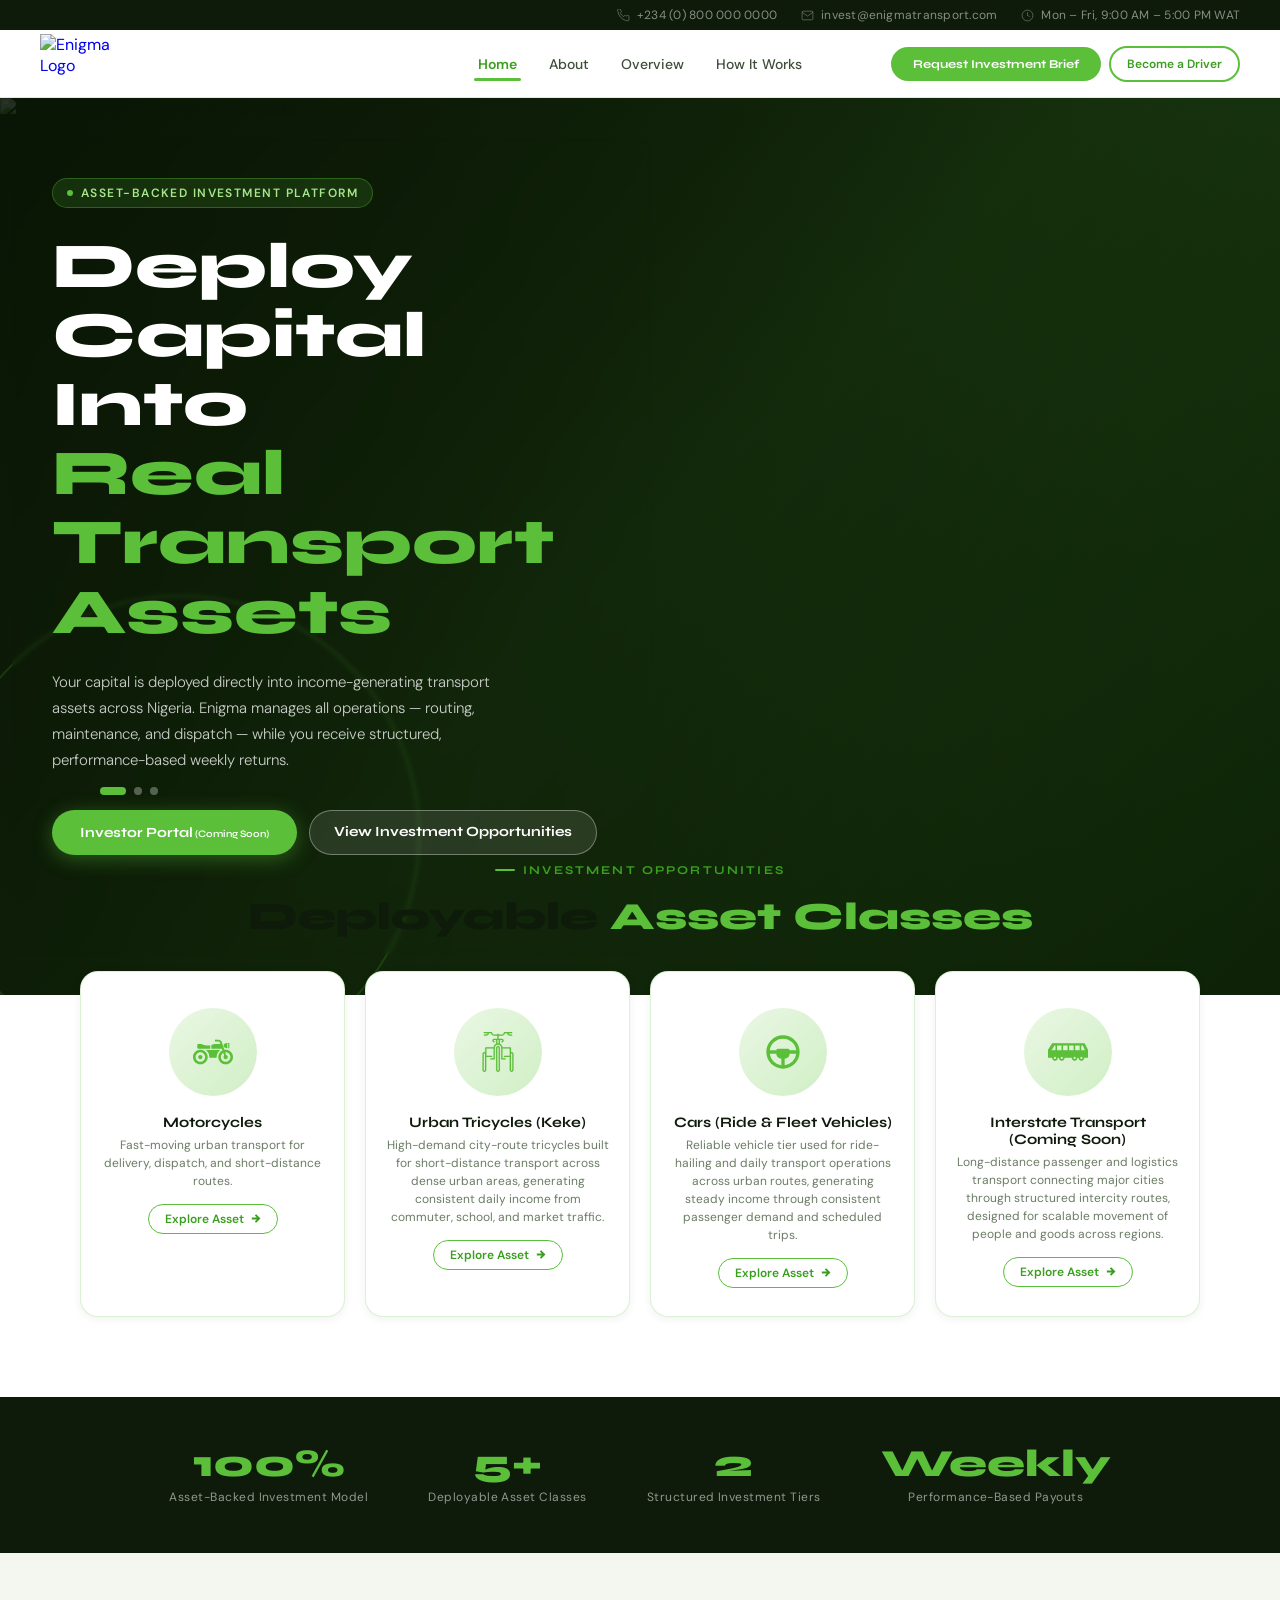
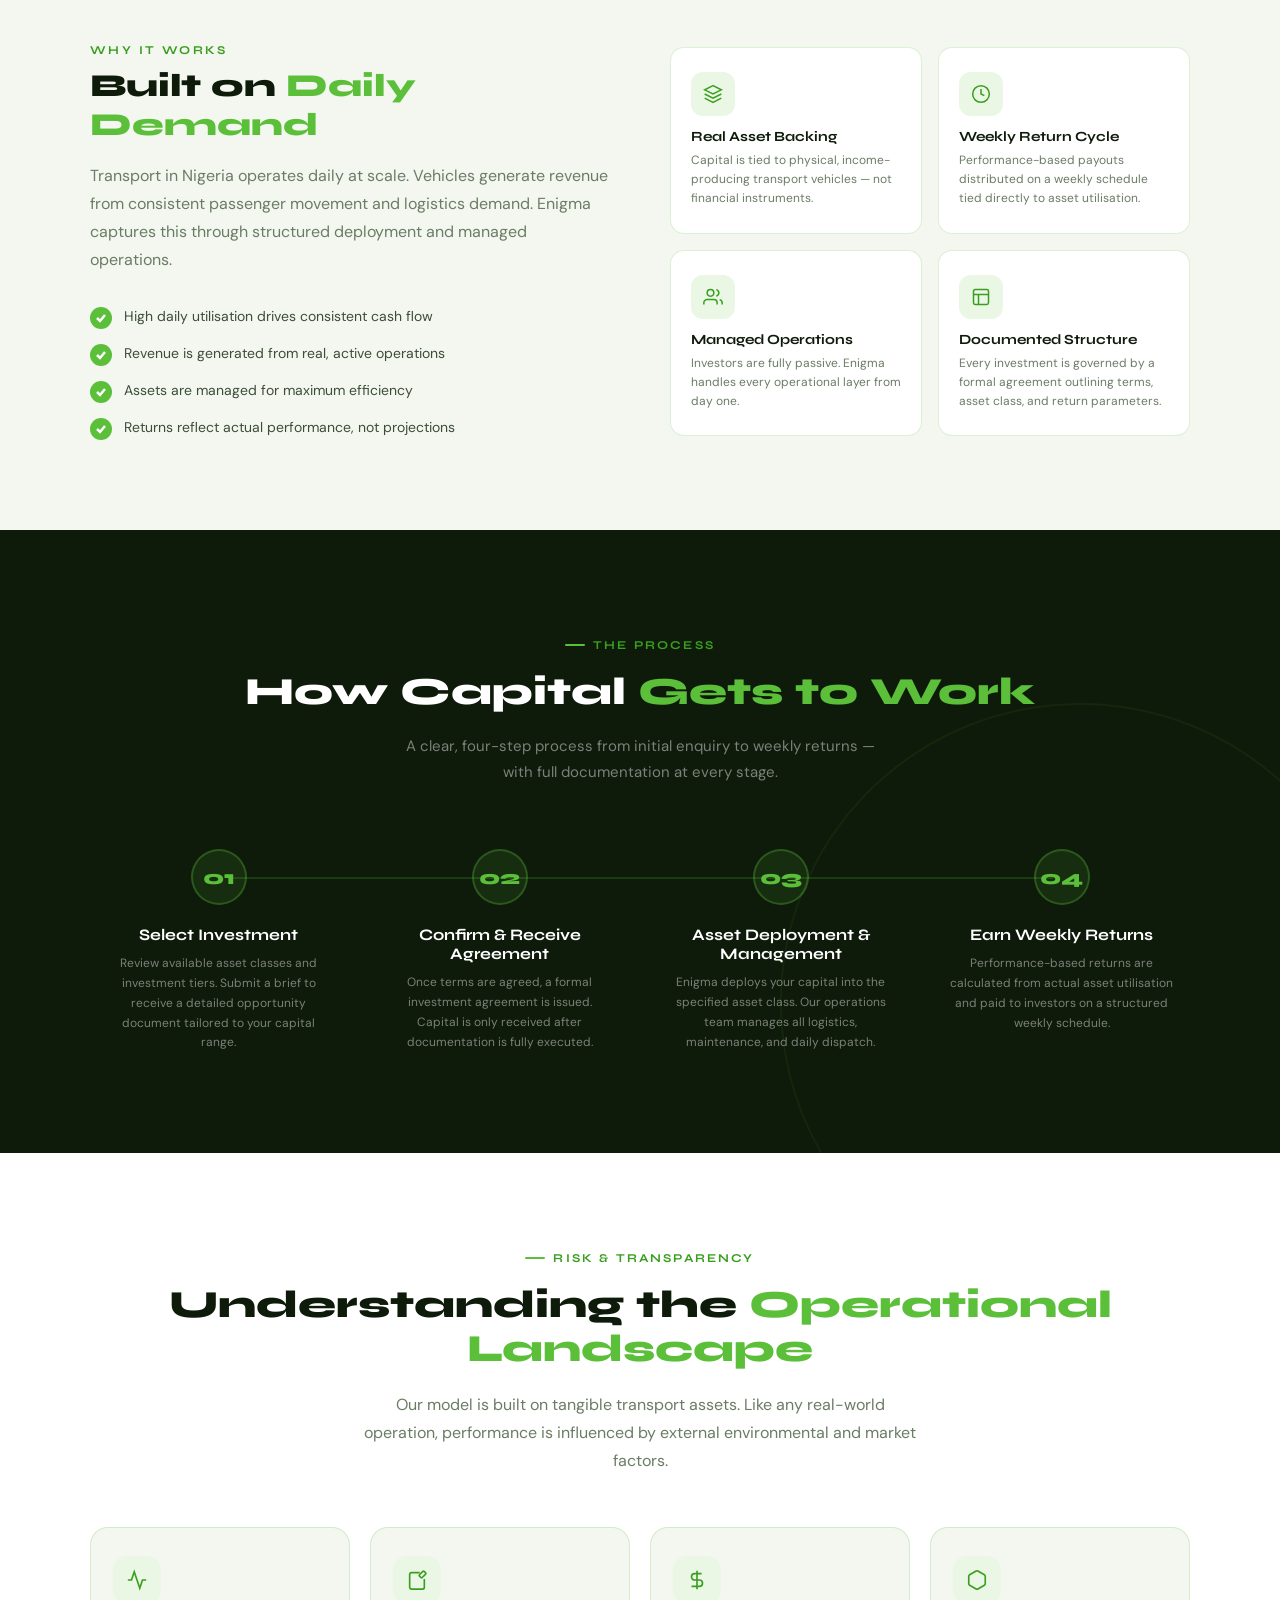
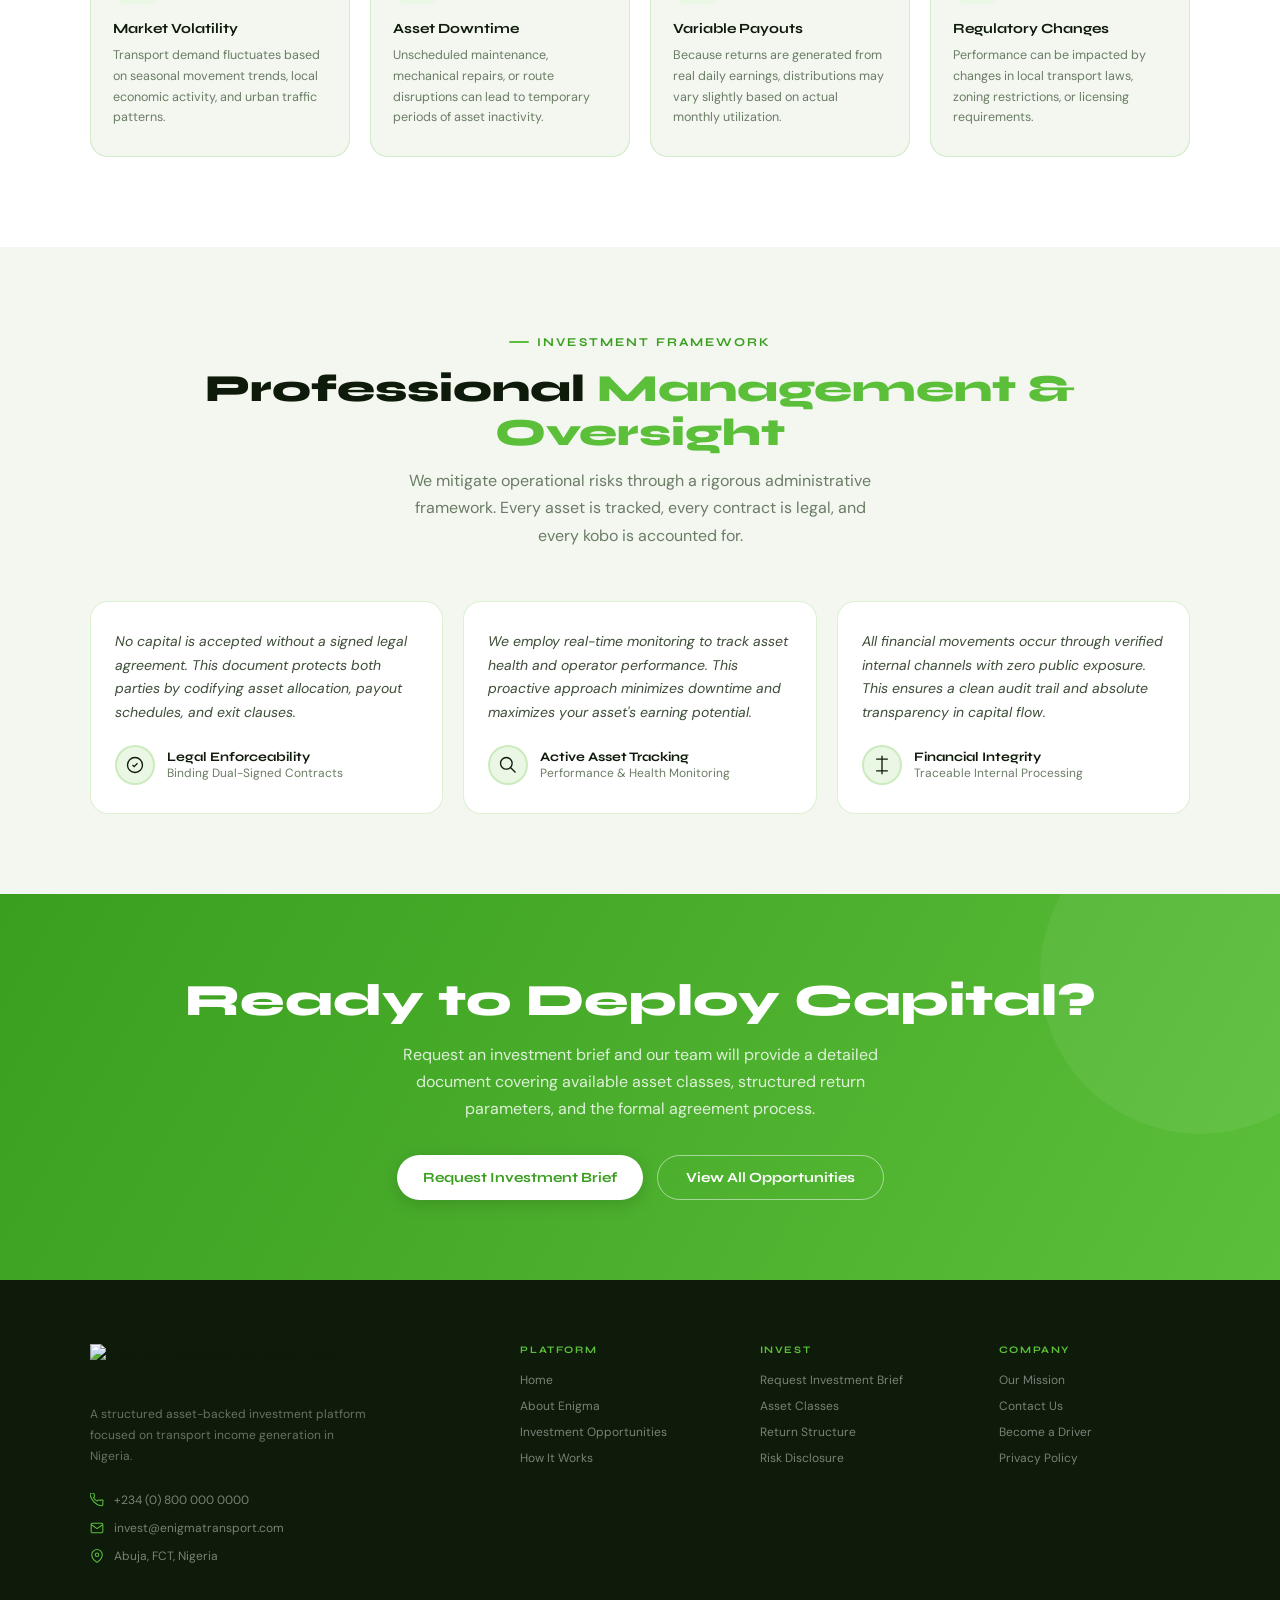
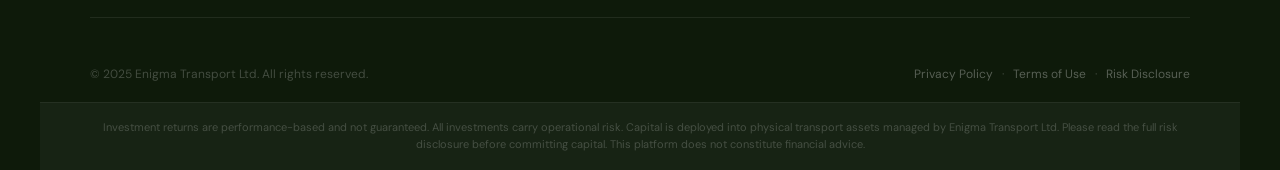
==== commit 76a58d74: "Updated website pages and added investment tiers" ====
--- a/index.html
+++ b/index.html
@@ -104,6 +104,9 @@
 }
 
 /* ── Top Bar ── */
+.coming-soon-badge{
+  font-size: 10px; font-weight: 600; color: #fff;
+}
 .top-bar {
   display: flex; justify-content: flex-end; align-items: center;
   gap: 24px; background: var(--ink); padding: 7px 40px;
@@ -123,13 +126,16 @@
   display: flex; align-items: center; gap: 40px;
   height: 68px; animation: slideDown 0.5s ease both;
 }
-
-.logo-link { text-decoration: none; display: flex; align-items: center; flex-shrink: 0; }
-.logo-wordmark {
-  font-family: var(--font-head); font-size: 1.25rem; font-weight: 800;
-  color: var(--ink); letter-spacing: -0.01em;
-}
-.logo-wordmark span { color: var(--green); }
+.logo-link {
+  display: inline-block;
+  text-decoration: none;
+}
+
+.logo-image {
+  height: 60px;   
+  width: 80px;
+  display: block;
+}
 
 .nav {
   display: flex; align-items: center; gap: 0;
@@ -261,13 +267,14 @@
 .hero-slide.active { opacity: 1; }
 .hero-slide img { width: 100%; height: 100%; object-fit: cover; object-position: center; display: block; }
 
+
 /* Hero placeholder backgrounds when no images */
 .hero-slide:nth-child(1) { background: linear-gradient(135deg, #0a1605 0%, #1a3a10 50%, #0d2206 100%); }
 .hero-slide:nth-child(2) { background: linear-gradient(135deg, #0d2206 0%, #163a0d 50%, #0a1605 100%); }
 .hero-slide:nth-child(3) { background: linear-gradient(135deg, #163a0d 0%, #0a1605 50%, #1a3a10 100%); }
 
 .hero-dots {
-  position: absolute; bottom: 168px; left: 40px; z-index: 4;
+  position: absolute; bottom: 200px; left: 100px; z-index: 4;
   display: flex; gap: 8px; align-items: center;
 }
 .hero-dot {
@@ -276,7 +283,11 @@
   transition: background 0.35s, width 0.35s cubic-bezier(.22,1,.36,1);
 }
 .hero-dot.active { background: var(--green); width: 26px; }
-.hero-content { position: relative; z-index: 3; padding: 80px 40px 200px; max-width: 640px; }
+.hero-content { position: relative; z-index: 3; padding: 40px 40px 100px; margin-top: 40px; margin-left: 12px; margin-bottom: 40px; margin-right: 40px; max-width: 640px; backdrop-filter: blur(2px);
+  -webkit-backdrop-filter: blur(12px);
+  border: none;
+  border-radius: 16px;
+}
 .hero-badge {
   display: inline-flex; align-items: center; gap: 8px;
   background: rgba(91,191,58,0.15); border: 1px solid rgba(91,191,58,0.35);
@@ -286,7 +297,7 @@
 }
 .hero-badge::before { content: ''; width: 6px; height: 6px; background: var(--green); border-radius: 50%; }
 .hero-title {
-  font-family: var(--font-head); font-size: clamp(2.4rem, 5.5vw, 4rem);
+  font-family: var(--font-head); font-size: clamp(1.6rem, 5vw, 4.4rem);
   font-weight: 800; line-height: 1.08; color: #fff;
   margin-bottom: 22px; animation: fadeUp 0.6s 0.2s both;
 }
@@ -480,38 +491,181 @@
 .testi-role { font-size: 12px; color: var(--muted); }
 
 /* ── Footer ── */
-footer { background: var(--ink); padding: 64px 40px 0; }
+footer {
+  background: var(--ink);
+  padding: 64px 40px 0;
+}
+
 .footer-grid {
-  max-width: 1100px; margin: 0 auto;
-  display: grid; grid-template-columns: 2fr 1fr 1fr 1fr;
-  gap: 48px; padding-bottom: 52px;
-  border-bottom: 1px solid rgba(255,255,255,0.08);
-  margin-bottom: 28px; align-items: start;
-}
-.footer-brand { display: flex; flex-direction: column; gap: 8px; align-items: flex-start; }
-.footer-logo-text { font-family: var(--font-head); font-size: 20px; font-weight: 800; color: #fff; margin-bottom: 4px; }
-.footer-logo-text span { color: var(--green); }
-.footer-tagline { font-size: 12px; color: rgba(255,255,255,0.38); line-height: 1.75; max-width: 280px; margin-bottom: 16px; }
-.footer-contact-block { display: flex; flex-direction: column; gap: 10px; }
-.footer-contact-item { display: flex; align-items: flex-start; gap: 10px; }
-.footer-contact-icon { width: 14px; height: 14px; flex-shrink: 0; color: var(--green); margin-top: 2px; }
+  max-width: 1100px;
+  margin: 0 auto;
+  display: grid;
+  grid-template-columns: 2fr 1fr 1fr 1fr;
+  gap: 48px;
+  padding-bottom: 52px;
+  border-bottom: 1px solid rgba(255, 255, 255, 0.08);
+  margin-bottom: 28px;
+  align-items: start;
+}
+
+/* ── Brand Column ── */
+.footer-brand {
+  display: flex;
+  flex-direction: column;
+  gap: 8px;
+  align-items: flex-start;
+}
+
+.footer-logo {
+  height: 48px;
+  width: auto;
+  object-fit: contain;
+  display: block;
+  margin-bottom: 4px;
+}
+
+.footer-logo-text {
+  font-family: var(--font-head);
+  font-size: 20px;
+  font-weight: 800;
+  color: #fff;
+  margin-bottom: 4px;
+}
+
+.footer-logo-text span {
+  color: var(--green);
+}
+
+.footer-tagline {
+  font-size: 12px;
+  color: rgba(255, 255, 255, 0.38);
+  line-height: 1.75;
+  max-width: 280px;
+  margin-bottom: 16px;
+}
+
+/* ── Contact Block ── */
+.footer-contact-block {
+  display: flex;
+  flex-direction: column;
+  gap: 10px;
+}
+
+.footer-contact-item {
+  display: flex;
+  align-items: flex-start;
+  gap: 10px;
+}
+
+.footer-contact-icon {
+  width: 14px;
+  height: 14px;
+  flex-shrink: 0;
+  color: var(--green);
+  margin-top: 2px;
+}
+
 .footer-contact-item a,
-.footer-contact-item span { font-size: 12px; color: rgba(255,255,255,0.45); text-decoration: none; line-height: 1.5; transition: color 0.2s; }
-.footer-contact-item a:hover { color: var(--green); }
-.footer-col h5 { font-family: var(--font-head); font-size: 10px; font-weight: 700; letter-spacing: 0.16em; text-transform: uppercase; color: var(--green); margin-bottom: 16px; }
-.footer-col a { display: block; font-size: 12px; color: rgba(255,255,255,0.45); text-decoration: none; margin-bottom: 10px; transition: color 0.2s; }
-.footer-col a:hover { color: var(--green); }
+.footer-contact-item span {
+  font-size: 12px;
+  color: rgba(255, 255, 255, 0.45);
+  text-decoration: none;
+  line-height: 1.5;
+  transition: color 0.2s;
+}
+
+.footer-contact-item a:hover {
+  color: var(--green);
+}
+
+/* ── Nav Columns ── */
+.footer-col h5 {
+  font-family: var(--font-head);
+  font-size: 10px;
+  font-weight: 700;
+  letter-spacing: 0.16em;
+  text-transform: uppercase;
+  color: var(--green);
+  margin-bottom: 16px;
+}
+
+.footer-col a {
+  display: block;
+  font-size: 12px;
+  color: rgba(255, 255, 255, 0.45);
+  text-decoration: none;
+  margin-bottom: 10px;
+  transition: color 0.2s;
+}
+
+.footer-col a:hover {
+  color: var(--green);
+}
+
+/* ── Footer Bottom Bar ── */
 .footer-bottom {
-  max-width: 1100px; margin: 0 auto;
-  display: flex; justify-content: space-between; align-items: center;
-  flex-wrap: wrap; gap: 10px; padding: 20px 0;
-  font-size: 12px; color: rgba(255,255,255,0.22);
-}
-.footer-bottom a { color: rgba(255,255,255,0.3); text-decoration: none; transition: color 0.2s; }
-.footer-bottom a:hover { color: var(--green); }
-.footer-dot { margin: 0 6px; }
-
-/* ── Disclaimer strip ── */
+  max-width: 1100px;
+  margin: 0 auto;
+  display: flex;
+  justify-content: space-between;
+  align-items: center;
+  flex-wrap: wrap;
+  gap: 10px;
+  padding: 20px 0;
+  font-size: 12px;
+  color: rgba(255, 255, 255, 0.22);
+}
+
+.footer-bottom a {
+  color: rgba(255, 255, 255, 0.3);
+  text-decoration: none;
+  transition: color 0.2s;
+}
+
+.footer-bottom a:hover {
+  color: var(--green);
+}
+
+.footer-dot {
+  margin: 0 6px;
+}
+
+.disclaimer-strip {
+  background: rgba(255, 255, 255, 0.04);
+  border-top: 1px solid rgba(255, 255, 255, 0.06);
+  padding: 16px 40px;
+  text-align: center;
+  font-size: 11px;
+  color: rgba(255, 255, 255, 0.2);
+  line-height: 1.6;
+  max-width: 100%;
+}
+
+/* FOOTER — RESPONSIVE */
+@media (max-width: 1024px) {
+  .footer-grid {
+    grid-template-columns: 1fr 1fr;
+  }
+}
+
+@media (max-width: 760px) {
+  footer {
+    padding: 48px 20px 0;
+  }
+
+  .footer-grid {
+    grid-template-columns: 1fr;
+    gap: 32px;
+  }
+
+  .footer-logo {
+    height: 40px;
+  }
+
+  .disclaimer-strip {
+    padding: 16px 20px;
+  }
+}
 .disclaimer-strip {
   background: rgba(255,255,255,0.04);
   border-top: 1px solid rgba(255,255,255,0.06);
@@ -527,22 +681,21 @@
 .mobile-nav {
   display: none;
   position: fixed; 
-  /* Using 0 ensures it snaps to the edges of the viewport exactly */
-  top: 0;
+   top: 0;
   left: 0;
   right: 0;
   bottom: 0;
   width: 100%;
   height: 100%;
-  
-  background: var(--ink); 
+
+background: rgba(255, 255, 255, 0.15);
+backdrop-filter: blur(4px);
+-webkit-backdrop-filter: blur(4px);
+
   z-index: 200;
   flex-direction: column; 
-  /* Adjusted padding: 80px top to clear the 'X' button better */
   padding: 80px 40px 40px; 
   animation: fadeIn 0.25s ease;
-  
-  /* Critical: prevents horizontal scrolling within the menu */
   overflow-x: hidden;
   overflow-y: auto;
 }
@@ -553,17 +706,13 @@
 
 .mobile-nav a {
   font-family: var(--font-head); 
-  /* Reduced font size slightly so long words don't overflow */
   font-size: 1rem; 
   font-weight: 600;
   color: rgba(255,255,255,0.7); 
   text-decoration: none; 
-  /* Reduced vertical padding to fit more items on small screens */
   padding: 12px 0;
   border-bottom: 1px solid rgba(255,255,255,0.06);
   transition: color 0.2s;
-  
-  /* Helps with the wide font style */
   letter-spacing: -0.02em;
   line-height: 1.1;
 }
@@ -580,13 +729,12 @@
   border: none; 
   cursor: pointer; 
   color: rgba(255,255,255,0.6);
-  /* Increase hit area for thumbs */
   padding: 8px;
   z-index: 201;
 }
 
 .mobile-nav-ctas { 
-  margin-top: auto; /* Pushes the 'Request' button to the bottom of the list */
+  margin-top: auto; 
   padding-top: 32px;
   display: flex; 
   flex-direction: column; 
@@ -655,13 +803,13 @@
 
 <!-- Header -->
 <header class="header">
-  <a href="index.html" class="logo-link">
-    <span class="logo-wordmark">Enigma<span>.</span></span>
-  </a>
+<a href="index.html" class="logo-link">
+  <img src="images/transport_logo.png" alt="Enigma Logo" class="logo-image">
+</a>
   <nav class="nav">
     <a href="index.html" class="active">Home</a>
     <a href="about.html">About</a>
-    <a href="opportunities.html">Opportunities</a>
+    <a href="opportunities.html">Overview</a>
     <a href="how-it-works.html">How It Works</a>
     
   </nav>
@@ -682,7 +830,7 @@
   </button>
   <a href="index.html">Home</a>
   <a href="about.html">About</a>
-  <a href="opportunities.html">Opportunities</a>
+  <a href="opportunities.html">Overview</a>
   <a href="how-it-works.html">How It Works</a>
   <div class="mobile-nav-ctas">
     <a href="invest.html" class="btn-primary" style="text-align:center;">Request Investment Brief</a>
@@ -694,22 +842,27 @@
 <!-- Hero -->
 <section class="hero">
   <div class="hero-slides">
-    <div class="hero-slide active"></div>
-    <div class="hero-slide"></div>
-    <div class="hero-slide"></div>
+    <div class="hero-slide active">
+      <img src="images/enigma1.png" alt="Enigma transport fleet on Abuja roads">
+    </div>
+    <div class="hero-slide">
+      <img src="images/enigma2.png" alt="Drivers in Abuja city">
+    </div>
+    <div class="hero-slide">
+      <img src="images/kekeman.png" alt="Transport assets generating returns">
+    </div>
   </div>
   <div class="hero-bg"></div>
   <div class="hero-content">
     <div class="hero-badge">Asset-Backed Investment Platform</div>
-    <h1 class="hero-title">
-      Deploy Capital Into<br/>
+    <h1 class="hero-title"> Deploy Capital Into<br/>
       <span class="accent">Real Transport Assets</span>
     </h1>
     <p class="hero-desc">
-      Your capital is deployed directly into income-generating transport assets across Abuja. Enigma manages all operations — routing, maintenance, and dispatch — while you receive structured, performance-based weekly returns.
+      Your capital is deployed directly into income-generating transport assets across Nigeria. Enigma manages all operations — routing, maintenance, and dispatch — while you receive structured, performance-based weekly returns.
     </p>
     <div class="hero-actions">
-      <a href="invest.html" class="btn-primary">Request Investment Brief</a>
+      <a href="dashboard.html" class="btn-primary">Investor Portal<span class="coming-soon-badge"> (Coming Soon)</span></a>
       <a href="opportunities.html" class="btn-ghost">View Investment Opportunities</a>
     </div>
   </div>
@@ -731,21 +884,12 @@
     <!-- Card 1 -->
     <div class="card">
       <div class="card-img-wrap">
-       <svg viewBox="0 0 40 40" fill="none" stroke="currentColor" stroke-width="1.6" stroke-linecap="round" stroke-linejoin="round">
-  <circle cx="11" cy="28" r="4"/>
-  <circle cx="29" cy="28" r="4"/>
-  <path d="M15 28l5-8h5"/>
-  <path d="M20 20l4 8"/>
-  <path d="M25 20l3-3"/>
-  <path d="M20 20l-3-2"/>
-
-  <path d="M16 24h6"/>
-</svg>
+       <svg version="1.1" id="_x32_" xmlns="http://www.w3.org/2000/svg" xmlns:xlink="http://www.w3.org/1999/xlink" viewBox="0 0 512 512" xml:space="preserve" fill="#5bbf3a" stroke="#5bbf3a" transform="matrix(1, 0, 0, 1, 0, 0)"><g id="SVGRepo_bgCarrier" stroke-width="0"></g><g id="SVGRepo_tracerCarrier" stroke-linecap="round" stroke-linejoin="round"></g><g id="SVGRepo_iconCarrier"> <style type="text/css"> </style> <g> <path class="st0" d="M417.975,226.338c-5.966,0-11.764,0.618-17.404,1.684l-33.048-100.841 c-5.781-17.644-22.258-29.577-40.822-29.577h-45.506v24.414h45.506c8.038-0.008,15.147,5.155,17.636,12.768l6.028,18.433h-60.684 c-31.084,0-54.424,15.542-54.424,15.542v45.358h135.064l7.064,21.54c-31.579,15.163-53.42,47.345-53.435,84.704 c0.016,51.936,42.09,94.018,94.026,94.033c51.92-0.015,94.01-42.097,94.025-94.033 C511.985,268.435,469.895,226.353,417.975,226.338z M461.456,363.844c-11.175,11.144-26.462,18.007-43.48,18.007 c-17.034,0-32.29-6.862-43.466-18.007c-11.144-11.176-18.008-26.447-18.008-43.481c0-17.026,6.863-32.29,18.008-43.465 c3.88-3.88,8.409-7.01,13.185-9.754l11.114,33.928c-4.962,4.931-8.037,11.748-8.037,19.29c0,15.032,12.18,27.22,27.204,27.22 c15.024,0,27.204-12.188,27.204-27.22c0-13.633-10.062-24.809-23.14-26.787l-11.128-33.974c2.35-0.278,4.637-0.711,7.064-0.711 c17.018,0,32.305,6.855,43.48,18.008c11.144,11.175,17.977,26.439,18.008,43.465C479.432,337.397,472.6,352.668,461.456,363.844z"></path> <path class="st0" d="M94.01,226.338C42.074,226.353,0.016,268.435,0,320.363c0.016,51.936,42.074,94.018,94.01,94.033 c51.936-0.015,94.01-42.097,94.026-94.033C188.02,268.435,145.946,226.353,94.01,226.338z M137.491,363.844 c-11.176,11.144-26.447,18.007-43.481,18.007c-17.034,0-32.29-6.862-43.466-18.007c-11.16-11.176-18.008-26.447-18.008-43.481 c0-17.026,6.848-32.29,18.008-43.465C61.72,265.745,76.976,258.89,94.01,258.89c17.034,0,32.306,6.855,43.481,18.008 c11.144,11.175,17.992,26.439,18.008,43.465C155.483,337.397,148.636,352.668,137.491,363.844z"></path> <path class="st0" d="M94.01,293.167c-15.024,0-27.204,12.172-27.204,27.196c0,15.032,12.18,27.22,27.204,27.22 c15.025,0,27.22-12.188,27.22-27.22C121.23,305.339,109.035,293.167,94.01,293.167z"></path> <path class="st0" d="M439.074,207.55v-65.855c-27.854,0-45.583,18.997-45.583,18.997v27.854 C393.491,188.546,411.22,207.55,439.074,207.55z"></path> <rect x="450.868" y="141.68" class="st0" width="13.525" height="65.847"></rect> <path class="st0" d="M70.5,214.119H220.17v-42.762h-45.52c-12.212,0-24.345-1.932-35.954-5.742l-16.261-5.34 c-11.592-3.81-23.742-5.758-35.953-5.758H70.5c-8.47,0-15.348,6.886-15.348,15.372v28.858 C55.151,207.233,62.029,214.119,70.5,214.119z"></path> <path class="st0" d="M343.302,232.111v-1.352H167.03c26.029,21.161,42.708,53.435,42.708,89.636c0,3.246,1.112,9.761,10.433,9.761 h69.928c8.888,0,12.118-6.515,12.118-9.761C302.217,284.998,318.199,253.272,343.302,232.111z"></path> </g> </g></svg>
       </div>
       <div class="card-title">Motorcycles</div>
       <div class="card-sub">Fast-moving urban transport for delivery, dispatch, and short-distance routes.</div>
       <a href="how-it-works.html#motorcycles" class="card-btn">
-        View Details
+        Explore Asset
         <svg viewBox="0 0 12 12" fill="none" stroke="currentColor" stroke-width="2"><path d="M2 6h8M6 2l4 4-4 4"/></svg>
       </a>
     </div>
@@ -753,26 +897,13 @@
   
     <div class="card">
       <div class="card-img-wrap">
-      <svg viewBox="0 0 40 40" fill="none" stroke="currentColor" stroke-width="1.6" stroke-linecap="round" stroke-linejoin="round">
-
-  <circle cx="10" cy="28" r="4"/>
-  <circle cx="30" cy="28" r="4"/>
-  <circle cx="20" cy="28" r="4"/>
-
-
-  <path d="M10 28l5-10h10l5 10"/>
-
-
-  <path d="M15 18h10l3 6H12l3-6z"/>
-  <path d="M20 18v-4"/>
-
-</svg> 
+     <svg fill="#5bbf3a" height="200px" width="200px" version="1.1" xmlns="http://www.w3.org/2000/svg" viewBox="0 0 470 470" xmlns:xlink="http://www.w3.org/1999/xlink" enable-background="new 0 0 470 470" stroke="#5bbf3a"><g id="SVGRepo_bgCarrier" stroke-width="0"></g><g id="SVGRepo_tracerCarrier" stroke-linecap="round" stroke-linejoin="round"></g><g id="SVGRepo_iconCarrier"> <g> <path d="m235,163.545c-12.406,0-22.5,10.094-22.5,22.5v261.455c0,12.406 10.094,22.5 22.5,22.5s22.5-10.094 22.5-22.5v-261.455c0-12.406-10.094-22.5-22.5-22.5zm7.5,283.955c0,4.136-3.364,7.5-7.5,7.5s-7.5-3.364-7.5-7.5v-261.455c0-4.136 3.364-7.5 7.5-7.5s7.5,3.364 7.5,7.5v261.455z"></path> <path d="m395,233.545c-2.629,0-5.153,0.458-7.5,1.29v-48.79c0-4.143-3.357-7.5-7.5-7.5h-93.044c-2.538-17.662-13.895-32.511-29.456-39.924v-45.109h22.5c4.136,0 7.5,3.364 7.5,7.5s-3.364,7.5-7.5,7.5c-4.143,0-7.5,3.357-7.5,7.5s3.357,7.5 7.5,7.5c12.406,0 22.5-10.094 22.5-22.5s-10.094-22.5-22.5-22.5h-37.5v-35h38.966c17.286,0 31.767-12.241 35.227-28.512h23.935c3.461,16.269 17.935,28.512 35.221,28.512h20.121c4.143,0 7.5-3.357 7.5-7.5s-3.357-7.5-7.5-7.5h-20.121c-8.941,0-16.575-5.624-19.604-13.512h39.725c4.143,0 7.5-3.357 7.5-7.5s-3.357-7.5-7.5-7.5h-85.991c-4.143,0-7.5,3.357-7.5,7.5 0,11.586-9.426,21.012-21.012,21.012h-38.967v-2.5c0-4.143-3.357-7.5-7.5-7.5s-7.5,3.357-7.5,7.5v2.5h-38.966c-11.586,0-21.012-9.426-21.012-21.012 0-4.143-3.357-7.5-7.5-7.5h-85.991c-4.143,0-7.5,3.357-7.5,7.5s3.357,7.5 7.5,7.5h39.725c-3.029,7.888-10.663,13.512-19.604,13.512h-20.121c-4.143,0-7.5,3.357-7.5,7.5s3.357,7.5 7.5,7.5h20.121c17.286,0 31.76-12.243 35.221-28.512h23.935c3.46,16.271 17.94,28.512 35.227,28.512h38.965v35h-37.5c-12.406,0-22.5,10.094-22.5,22.5s10.094,22.5 22.5,22.5c4.143,0 7.5-3.357 7.5-7.5s-3.357-7.5-7.5-7.5c-4.136,0-7.5-3.364-7.5-7.5s3.364-7.5 7.5-7.5h22.5v45.109c-15.561,7.413-26.917,22.262-29.456,39.924h-91.217c-4.143,0-7.5,3.357-7.5,7.5v49.533c-2.844-1.301-6.001-2.033-9.327-2.033-12.406,0-22.5,10.094-22.5,22.5v191.455c0,12.406 10.094,22.5 22.5,22.5s22.5-10.094 22.5-22.5v-153.228h62.5c4.143,0 7.5-3.357 7.5-7.5s-3.357-7.5-7.5-7.5h-60.673v-85.728h83.173v115.728h-32.5c-4.143,0-7.5,3.357-7.5,7.5s3.357,7.5 7.5,7.5h40c4.143,0 7.5-3.357 7.5-7.5v-130.727c0-16.189 10.313-30.013 24.714-35.253 0.023-0.007 0.045-0.016 0.068-0.023 3.974-1.437 8.256-2.224 12.719-2.224 4.463,0 8.745,0.787 12.719,2.224 0.023,0.007 0.045,0.016 0.068,0.023 14.401,5.239 24.714,19.063 24.714,35.253v130.728c0,4.143 3.357,7.5 7.5,7.5h40c4.143,0 7.5-3.357 7.5-7.5s-3.357-7.5-7.5-7.5h-32.5v-115.728h85v85.728h-62.502c-4.143,0-7.5,3.357-7.5,7.5s3.357,7.5 7.5,7.5h62.5v153.227c0,12.406 10.094,22.5 22.5,22.5s22.5-10.094 22.5-22.5v-191.455c0-12.406-10.094-22.5-22.5-22.5zm-312.5,213.955c0,4.136-3.364,7.5-7.5,7.5s-7.5-3.364-7.5-7.5v-191.455c0-4.136 3.364-7.5 7.5-7.5s7.5,3.364 7.5,7.5v191.455zm145-313.411v-40.577h15v40.577c-2.451-0.352-4.953-0.544-7.5-0.544s-5.049,0.192-7.5,0.544zm175,313.411c0,4.136-3.364,7.5-7.5,7.5s-7.5-3.364-7.5-7.5v-191.455c0-4.136 3.364-7.5 7.5-7.5s7.5,3.364 7.5,7.5v191.455z"></path> </g> </g></svg> 
       </div>
       <div class="card-title">Urban Tricycles (Keke)
 </div>
       <div class="card-sub">High-demand city-route tricycles built for short-distance transport across dense urban areas, generating consistent daily income from commuter, school, and market traffic.</div>
       <a href="how-it-works.html#tricycles" class="card-btn">
-        View Details
+        Explore Asset
         <svg viewBox="0 0 12 12" fill="none" stroke="currentColor" stroke-width="2"><path d="M2 6h8M6 2l4 4-4 4"/></svg>
       </a>
     </div>
@@ -780,27 +911,12 @@
     <!-- Card 3 -->
     <div class="card">
       <div class="card-img-wrap">
-<svg viewBox="0 0 40 40" fill="none" stroke="currentColor" stroke-width="1.6" stroke-linecap="round" stroke-linejoin="round">
-
-  <!-- Car body -->
-  <path d="M8 26h24l2 4H6l2-4z"/>
-
-  <!-- Roof -->
-  <path d="M12 26l4-8h8l4 8"/>
-
-  <!-- Windows -->
-  <path d="M16 18h8"/>
-
-  <!-- Wheels -->
-  <circle cx="12" cy="30" r="3"/>
-  <circle cx="28" cy="30" r="3"/>
-
-</svg>
+<svg viewBox="0 0 24 24" xmlns="http://www.w3.org/2000/svg" fill="#5bbf3a"><g id="SVGRepo_bgCarrier" stroke-width="0"></g><g id="SVGRepo_tracerCarrier" stroke-linecap="round" stroke-linejoin="round"></g><g id="SVGRepo_iconCarrier"> <g> <path fill="none" d="M0 0h24v24H0z"></path> <path d="M12 2c5.523 0 10 4.477 10 10s-4.477 10-10 10S2 17.523 2 12 6.477 2 12 2zM8 13l-3.938.001A8.004 8.004 0 0 0 11 19.938V16a3 3 0 0 1-3-3zm11.938.001L16 13a3 3 0 0 1-3 3l.001 3.938a8.004 8.004 0 0 0 6.937-6.937zM12 4a8.001 8.001 0 0 0-7.938 7H8a1 1 0 0 1 1-1h6a1 1 0 0 1 1 1h3.938A8.001 8.001 0 0 0 12 4z"></path> </g> </g></svg>
       </div>
       <div class="card-title">Cars (Ride & Fleet Vehicles)</div>
       <div class="card-sub">Reliable vehicle tier used for ride-hailing and daily transport operations across urban routes, generating steady income through consistent passenger demand and scheduled trips.</div>
       <a href="how-it-works.html#cars" class="card-btn">
-        View Details
+        Explore Asset
         <svg viewBox="0 0 12 12" fill="none" stroke="currentColor" stroke-width="2"><path d="M2 6h8M6 2l4 4-4 4"/></svg>
       </a>
     </div>
@@ -808,22 +924,13 @@
     <!-- Card 4 -->
     <div class="card">
       <div class="card-img-wrap">
-        <svg viewBox="0 0 40 40" fill="none" stroke="currentColor" stroke-width="1.6" stroke-linecap="round" stroke-linejoin="round">
-  <rect x="6" y="14" width="28" height="16" rx="3"/>
-  <path d="M10 18h20"/>
-  <path d="M10 22h20"/>
-  <path d="M6 20h2"/>
-  <circle cx="12" cy="30" r="3"/>
-  <circle cx="28" cy="30" r="3"/>
-  <path d="M6 26h28"/>
-
-</svg>
+ <svg fill="#5bbf3a" version="1.1" id="Capa_1" xmlns="http://www.w3.org/2000/svg" xmlns:xlink="http://www.w3.org/1999/xlink" viewBox="0 0 506.812 506.812" xml:space="preserve" stroke="#5bbf3a"><g id="SVGRepo_bgCarrier" stroke-width="0"></g><g id="SVGRepo_tracerCarrier" stroke-linecap="round" stroke-linejoin="round"></g><g id="SVGRepo_iconCarrier"> <g> <g> <path d="M53.33,328.004c0,19.431,15.75,35.18,35.181,35.18c19.431,0,35.18-15.749,35.18-35.18c0-0.918-0.201-1.789-0.268-2.688 h16.247c-0.067,0.898-0.268,1.77-0.268,2.688c0,19.431,15.749,35.18,35.18,35.18s35.181-15.749,35.181-35.18 c0-0.918-0.201-1.789-0.268-2.688h92.747c-0.067,0.898-0.268,1.77-0.268,2.688c0,19.431,15.749,35.18,35.18,35.18 c19.432,0,35.181-15.749,35.181-35.18c0-0.918-0.2-1.789-0.268-2.688h16.247c-0.067,0.898-0.269,1.77-0.269,2.688 c0,19.431,15.75,35.18,35.181,35.18c19.432,0,35.181-15.749,35.181-35.18c0-0.918-0.201-1.789-0.268-2.688h48.673V224.441 l-44.265-80.812H53.827L0,224.441v100.875h53.598C53.531,326.215,53.33,327.086,53.33,328.004z M420.75,172.316h20.32 l27.492,57.375H420.75V172.316z M408.605,325.316c1.271-6.923,7.306-12.173,14.583-12.173s13.32,5.25,14.583,12.173 c0.162,0.87,0.268,1.77,0.268,2.688c0,8.204-6.655,14.859-14.86,14.859c-8.204,0-14.86-6.655-14.86-14.859 C408.338,327.086,408.443,326.187,408.605,325.316z M344.25,172.316h57.375v57.375H344.25V172.316z M337.126,313.144 c7.286,0,13.32,5.25,14.583,12.173c0.162,0.87,0.268,1.77,0.268,2.688c0,8.204-6.655,14.859-14.86,14.859 c-8.204,0-14.86-6.655-14.86-14.859c0-0.918,0.115-1.817,0.269-2.688C323.814,318.394,329.839,313.144,337.126,313.144z M267.75,172.316h57.375v57.375H267.75V172.316z M191.25,172.316h57.375v57.375H191.25V172.316z M189.156,325.316 c0.163,0.87,0.268,1.77,0.268,2.688c0,8.204-6.655,14.859-14.86,14.859s-14.86-6.655-14.86-14.859 c0-0.918,0.115-1.817,0.268-2.688c1.271-6.923,7.306-12.173,14.583-12.173C181.831,313.144,187.884,318.394,189.156,325.316z M114.75,172.316h57.375v57.375H114.75V172.316z M103.093,325.316c0.163,0.87,0.268,1.77,0.268,2.688 c0,8.204-6.655,14.859-14.86,14.859s-14.86-6.655-14.86-14.859c0-0.918,0.115-1.817,0.268-2.688 c1.271-6.923,7.306-12.173,14.583-12.173C95.769,313.144,101.821,318.394,103.093,325.316z M44.953,229.691l37.055-57.375h13.617 v57.375H44.953z"></path> </g> </g> </g></svg>
       </div>
       
       <div class="card-title">Interstate Transport (Coming Soon)</div>
       <div class="card-sub">Long-distance passenger and logistics transport connecting major cities through structured intercity routes, designed for scalable movement of people and goods across regions.</div>
       <a href="how-it-works.html#interstate" class="card-btn">
-        View Details
+        Explore Asset
         <svg viewBox="0 0 12 12" fill="none" stroke="currentColor" stroke-width="2"><path d="M2 6h8M6 2l4 4-4 4"/></svg>
       </a>
     </div>
@@ -858,7 +965,7 @@
       <div class="section-eyebrow">Why It Works</div>
       <h2 class="section-title" style="color:var(--ink);">Built on <span class="accent">Daily Demand</span></h2>
       <p>
-        Transport in Abuja operates daily at scale. Vehicles generate revenue from consistent passenger movement and logistics demand. Enigma captures this through structured deployment and managed operations.
+        Transport in Nigeria operates daily at scale. Vehicles generate revenue from consistent passenger movement and logistics demand. Enigma captures this through structured deployment and managed operations.
       </p>
       <ul class="why-list">
         <li>
@@ -1089,8 +1196,9 @@
 <footer>
   <div class="footer-grid">
     <div class="footer-brand">
-      <div class="footer-logo-text">Enigma<span>.</span></div>
-      <p class="footer-tagline">A structured asset-backed investment platform focused on transport income generation in Abuja.</p>
+      
+      <img src="images/transport_logo.png" alt="Enigma Transport Services Logo" class="footer-logo">
+      <p class="footer-tagline">A structured asset-backed investment platform focused on transport income generation in Nigeria.</p>
       <div class="footer-contact-block">
         <div class="footer-contact-item">
           <svg class="footer-contact-icon" fill="none" stroke="currentColor" stroke-width="1.8" viewBox="0 0 24 24"><path d="M22 16.92v3a2 2 0 01-2.18 2 19.79 19.79 0 01-8.63-3.07A19.5 19.5 0 013.07 9.81 19.79 19.79 0 010 1.17 2 2 0 012 0h3a2 2 0 012 1.72 12.84 12.84 0 00.7 2.81 2 2 0 01-.45 2.11L6.09 7.91a16 16 0 006 6l1.27-1.27a2 2 0 012.11-.45 12.84 12.84 0 002.81.7A2 2 0 0122 14.92z"/></svg>
